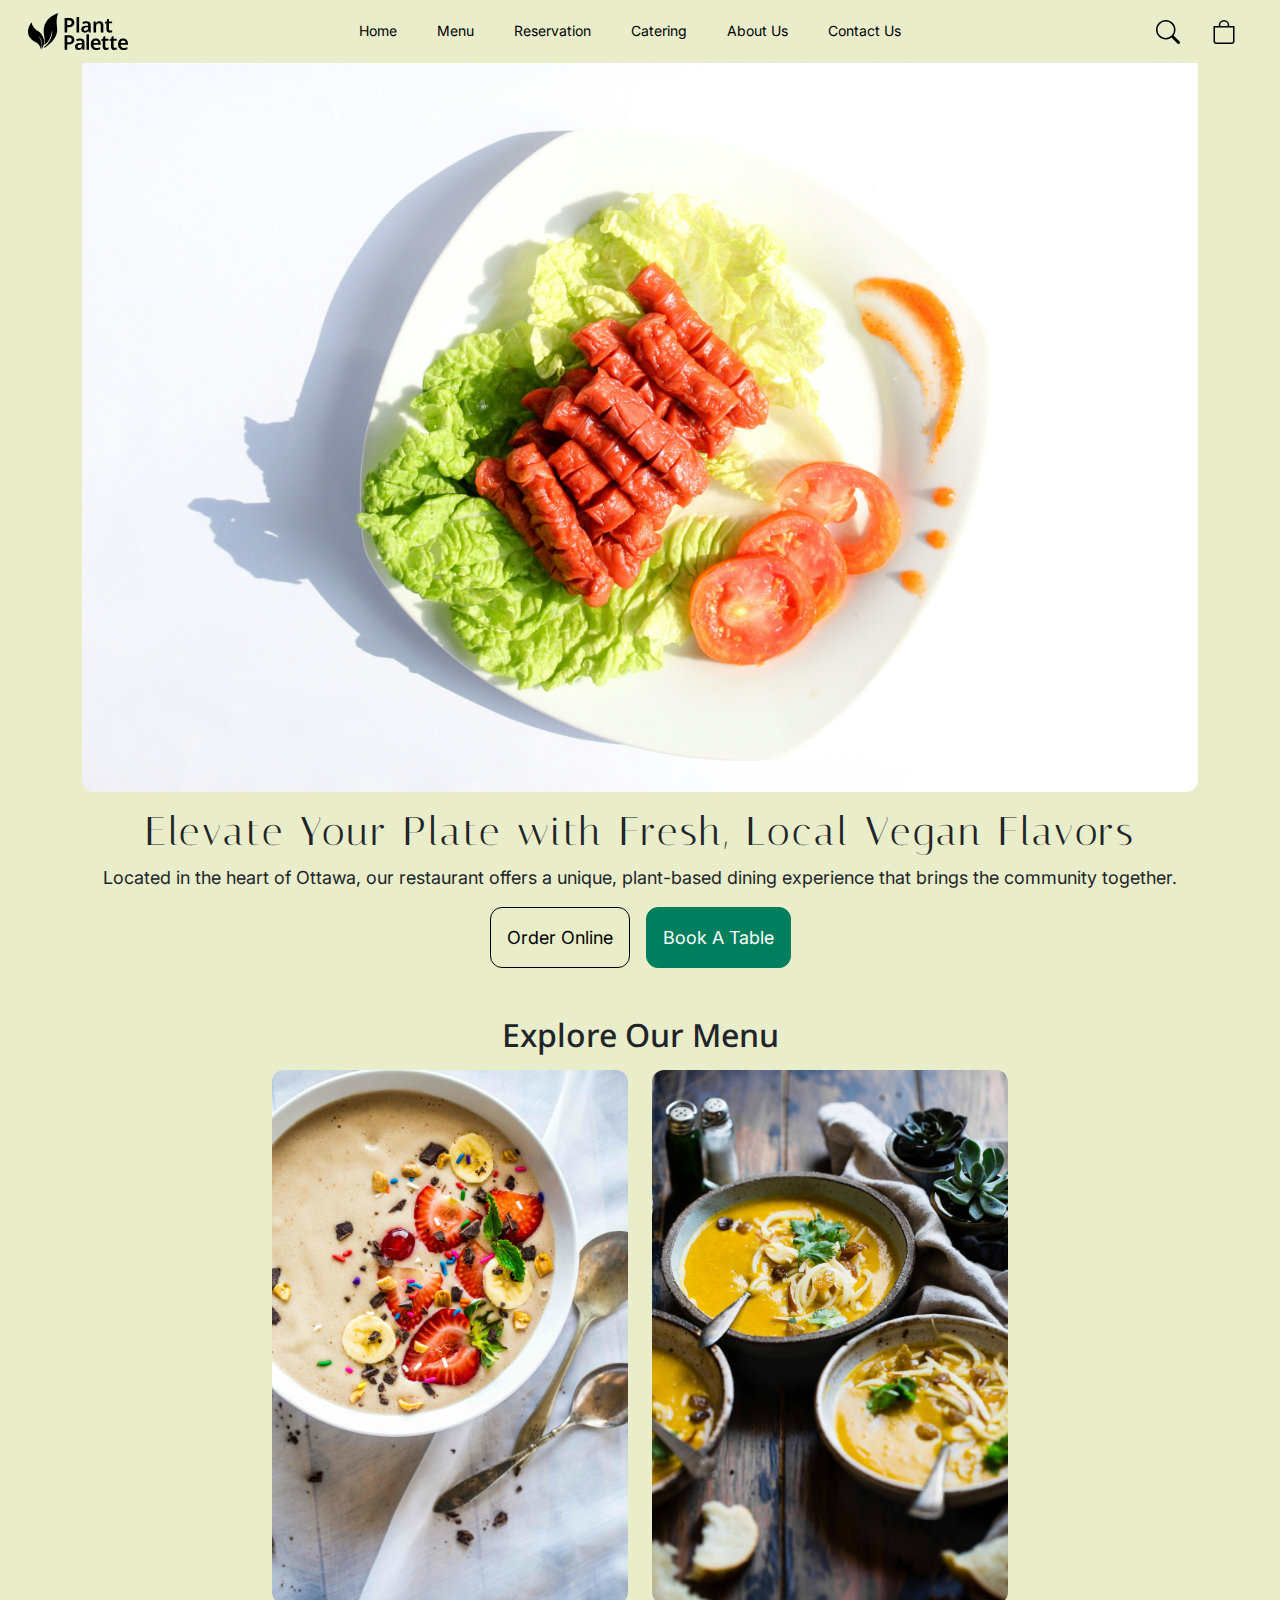
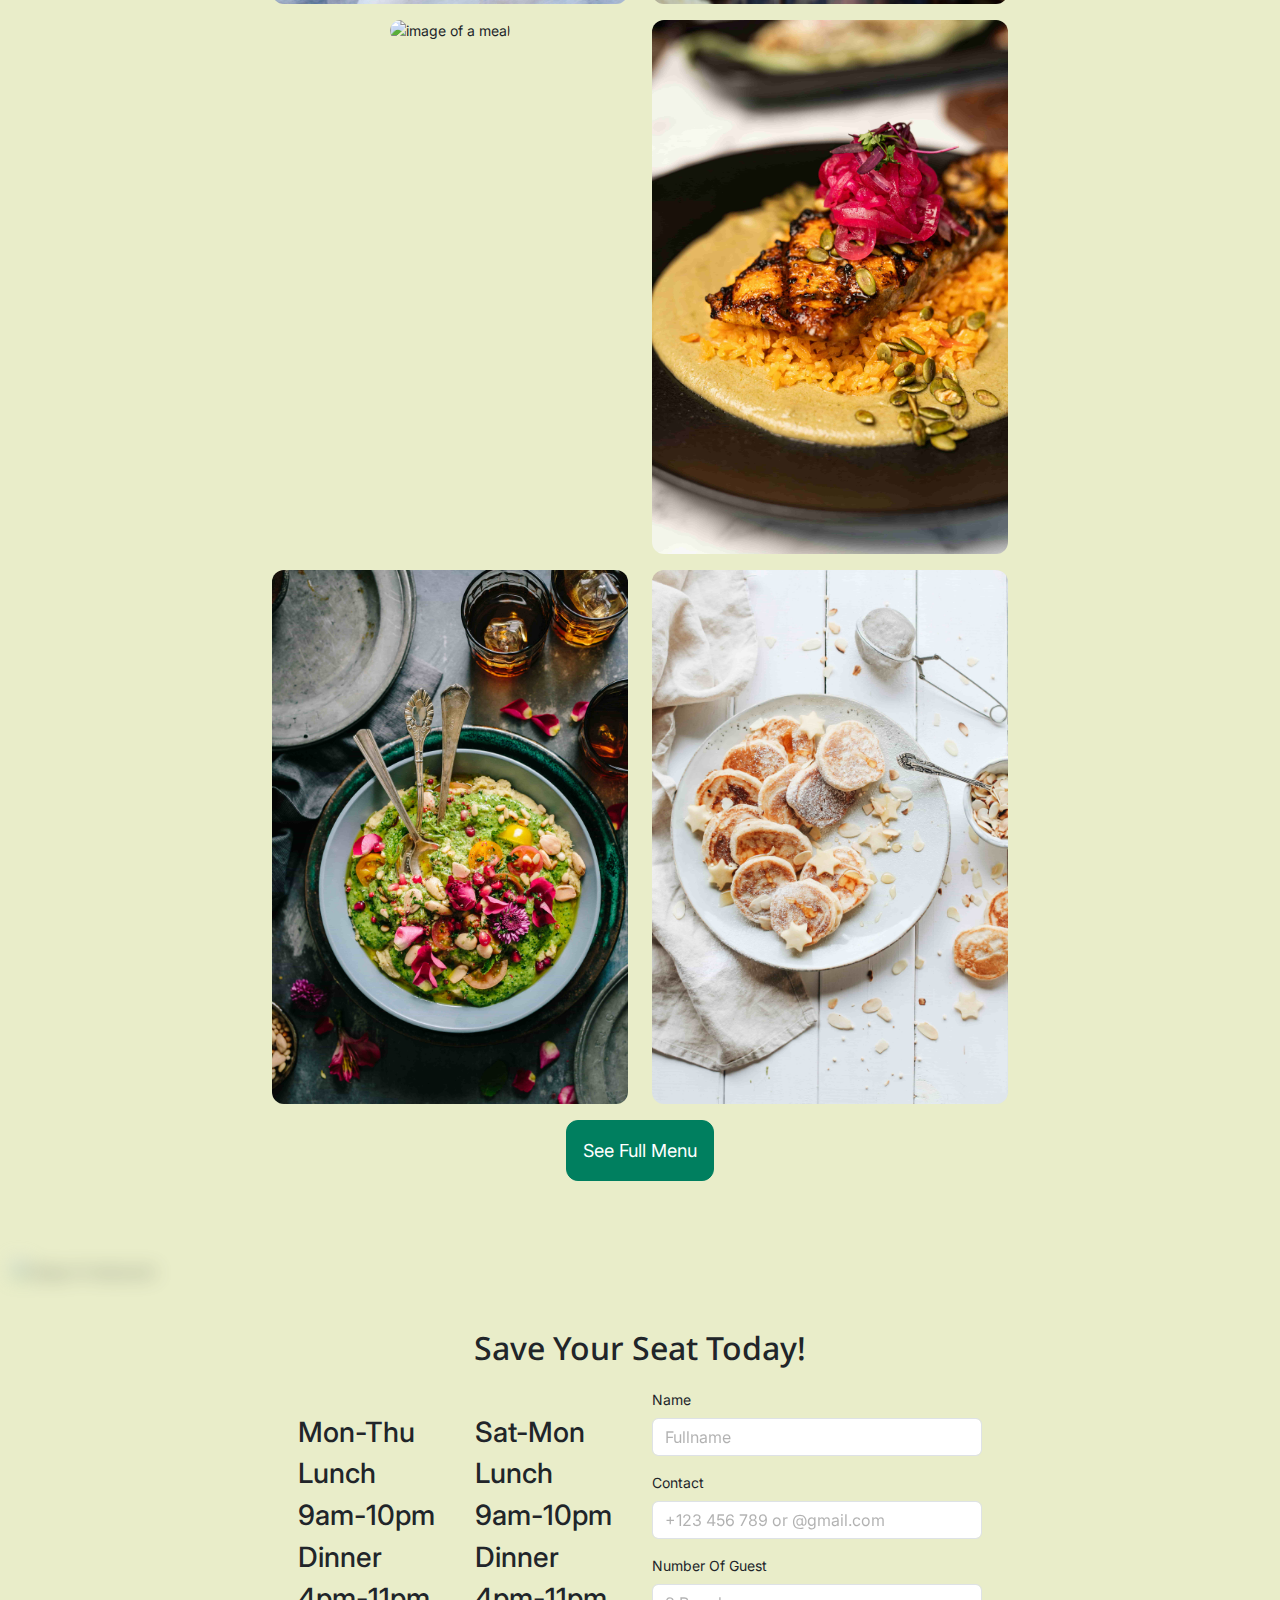
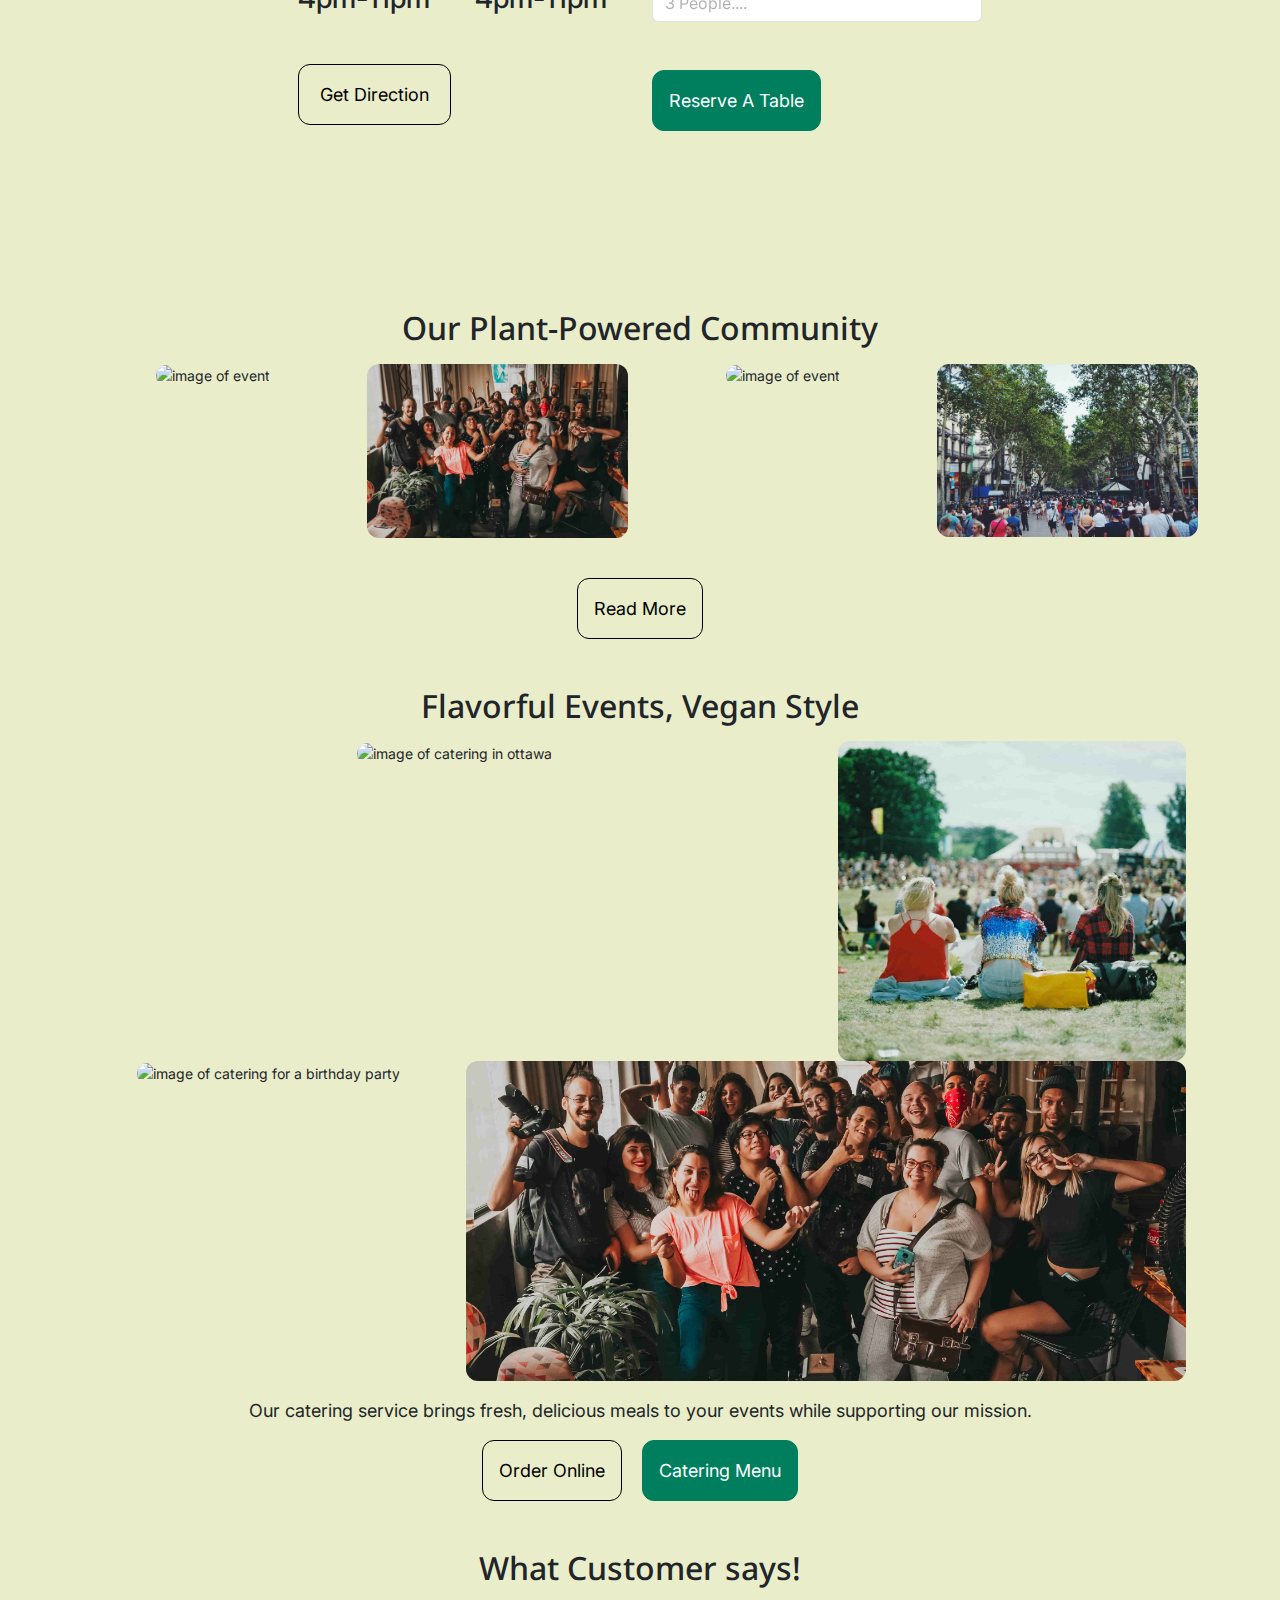
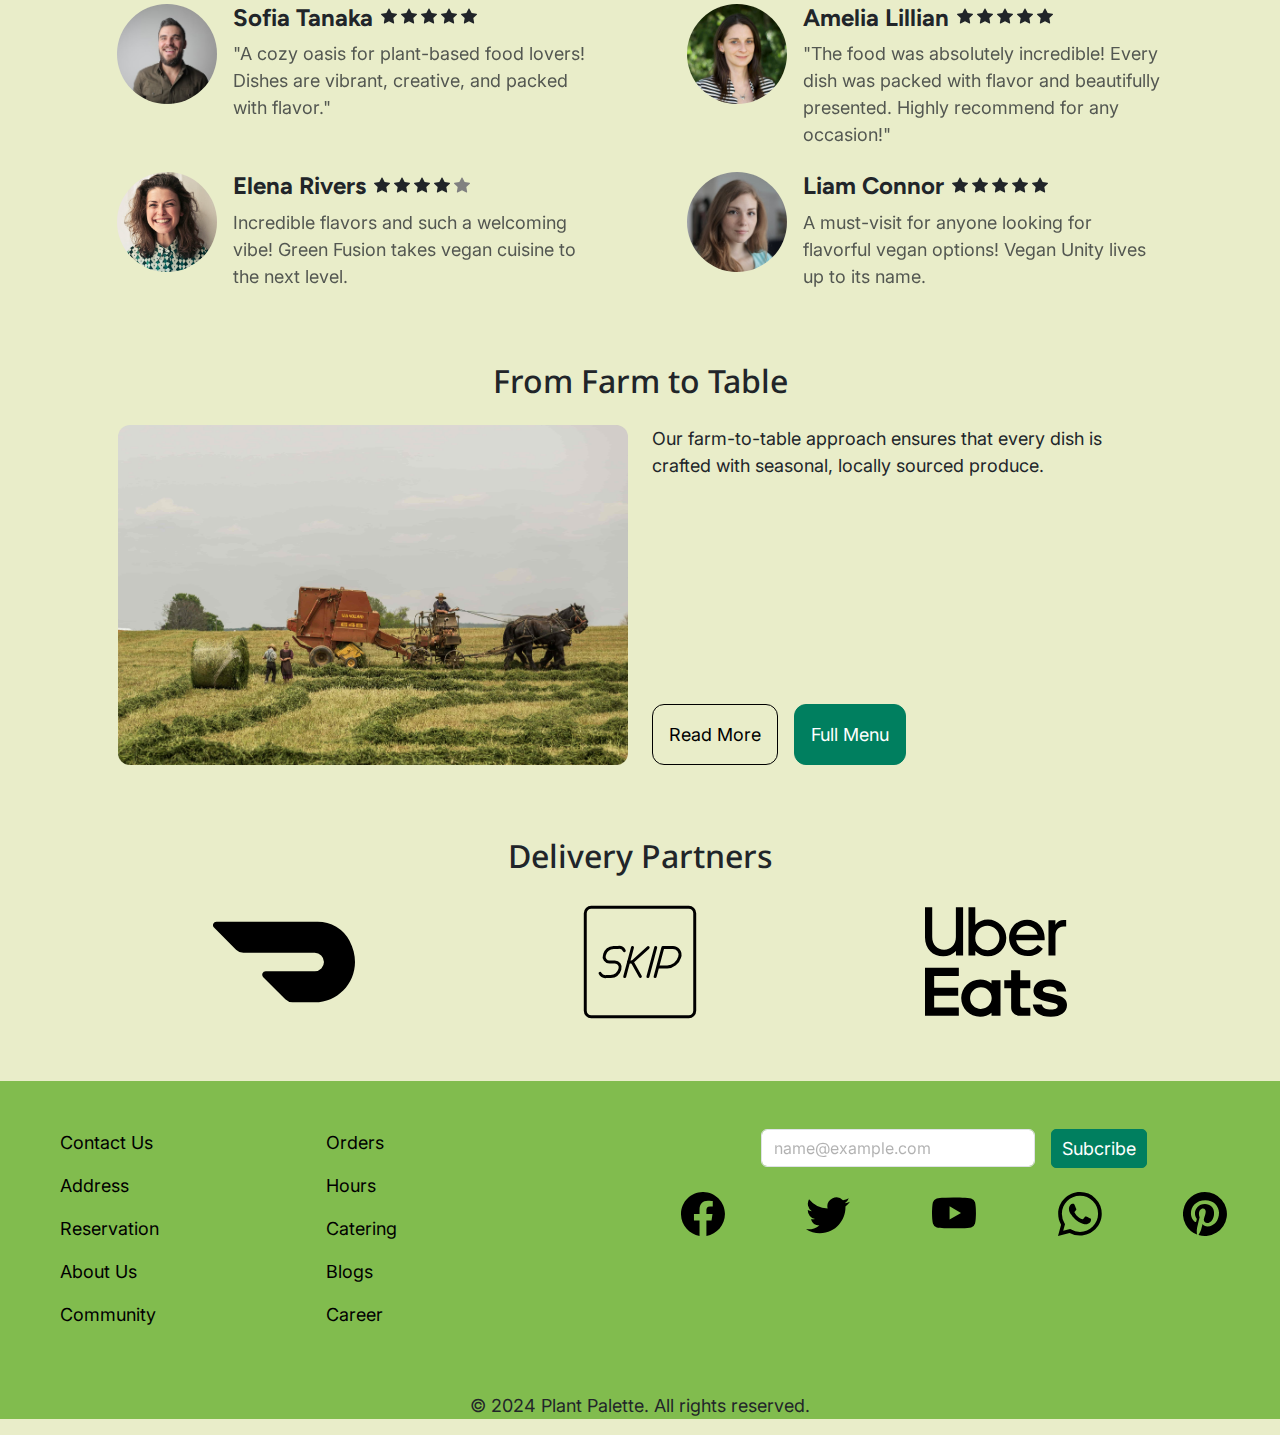
==== index.html @ 9b269f81 "home.html changed to index.html" ====
<!DOCTYPE html>
<html lang="en">
<head>
    <meta charset="UTF-8">
    <meta name="viewport" content="width=device-width, initial-scale=1.0">
    <title>Plant Pallette Restaurant</title>
    <link href="https://cdn.jsdelivr.net/npm/bootstrap@5.3.3/dist/css/bootstrap.min.css" rel="stylesheet" integrity="sha384-QWTKZyjpPEjISv5WaRU9OFeRpok6YctnYmDr5pNlyT2bRjXh0JMhjY6hW+ALEwIH" crossorigin="anonymous">
    <link rel="stylesheet" href="https://cdnjs.cloudflare.com/ajax/libs/animate.css/4.1.1/animate.min.css"/>
    <!-- always keep the Bootstraap link file BEFORE other files -->
    <link rel="icon" href="svg-images/icon.svg" type="image/svg+xml">
    <!-- icon link for favicon of the browser -->
    <link href="https://cdn.jsdelivr.net/npm/bootstrap-icons/font/bootstrap-icons.css" rel="stylesheet">
    <link rel="preconnect" href="https://fonts.googleapis.com">
    <link rel="preconnect" href="https://fonts.gstatic.com" crossorigin>
    <link href="https://fonts.googleapis.com/css2?family=Figtree:ital,wght@0,300..900;1,300..900&family=Inter:ital,opsz,wght@0,14..32,100..900;1,14..32,100..900&family=Italiana&family=Noto+Sans:ital,wght@0,100..900;1,100..900&display=swap" rel="stylesheet">
    <!-- font should be before css and after Bootstrap link -->
    <link rel="stylesheet" href="css/home.css">
</head>
<body>
<a href="#main-content" class="skip-link">Skip to main content</a>
<!-- skip link -->
<div class="container-xxl">
  <header>
    <div class="container-xxl">
       <nav class="navbar navbar-expand-lg mx-lg-3 fixed-top">
           <div class="container-fluid">
             <a class="navbar-brand ms-0 animate__animated animate__delay-2s animate__repeat-1" href="#"><svg id="Layer_1" xmlns="http://www.w3.org/2000/svg" width="100px" height="auto"   viewBox="0 0 520.36 192.6">
               <!-- <defs>
                 <style>
                   .cls-1 {
                     fill: #81bc4e;
                   }
             
                   .cls-2 {
                     fill: #007f5f;
                   }
                 </style>
               </defs> -->
               <g id="acdSQG">
                 <path class="cls-2" d="M157.66,0c-2.9,6-5,12.3-6.3,18.9-4.8,23.9-1.2,41,.3,64.3,2.3,33.8-20.9,64-46,83.8s-14,11-17.6,12.4-4.4-.5-6.8-.6c-.2-1,.3-1,.8-1.4,3.3-3,7.7-5.7,11.2-8.8,20.6-19,34.1-48.1,32.9-76.4,0-.6.4-1.9-.5-1.7-5.1,28.2-15.5,59.9-41.4,75.4,1.9-8.1,2.9-16.4,2.5-24.7-1.2-24.8-8.8-41-3.3-67.6C91.36,35.4,122.66,12,157.66,0Z"/>
                 <path class="cls-1" d="M18.36,48.9c2.6,13.8,10.8,27.7,21.5,36.7s13.6,8.5,19.7,13.7c14.5,12.4,25.8,34.8,24.7,54.2-.8,13.8-7.8,24.6-13.5,36.7-.9.1-.4-1.1-.4-1.6.6-4.8,2.2-9.8,2.8-14.7,2.1-18.4-3.3-38.5-16.7-51.6-.4,0-.3.5-.2.7.6,1.5,3.5,5,4.6,6.9,10.1,18.1,14.6,38.3,6.7,58.2-1.9-4.7-3.1-9.5-5.4-14.1-11.5-22.4-30.8-21.7-46-38.3C-6.14,111.5-3.64,81.9,13.16,55.5c1.1-1.7,2.6-4.3,3.8-5.7s.5-1,1.4-.8v-.1Z"/>
               </g>
               <path d="M213.06,25.9c9.8,0,16.9,2,21.4,6.1,4.5,4.1,6.7,9.7,6.7,17s-.9,8.3-2.8,12.1c-1.8,3.7-4.9,6.8-9.3,9.1s-10.2,3.5-17.6,3.5h-7.5v27.8h-13.5V25.9h22.6ZM212.16,37.1h-8.1v25.3h6.1c5.5,0,9.7-1,12.7-3s4.5-5.3,4.5-9.9-1.2-7.3-3.7-9.3-6.3-3.1-11.5-3.1Z"/>
               <path d="M265.96,101.4h-13.3V21h13.3v80.4Z"/>
               <path d="M303.66,43c7.4,0,13,1.6,16.9,4.9,3.8,3.2,5.8,8.3,5.8,15v38.5h-9.4l-2.6-7.9h-.4c-2.5,3.1-5.1,5.4-7.8,6.8-2.8,1.4-6.5,2.2-11.2,2.2s-9.4-1.4-12.8-4.3-5.1-7.4-5.1-13.4,2.2-10.4,6.5-13.3c4.3-3,10.9-4.6,19.7-5l9.9-.3v-2.9c0-3.7-.9-6.3-2.6-7.8-1.8-1.6-4.2-2.3-7.4-2.3s-5.7.4-8.3,1.2c-2.6.8-5.3,1.8-7.9,3l-4.2-9.3c2.8-1.5,6-2.7,9.7-3.6,3.6-.9,7.4-1.4,11.4-1.4l-.2-.1ZM313.06,74.3l-7,.2c-5.9.2-9.9,1.2-12.2,3-2.3,1.8-3.4,4.2-3.4,7.2s.8,4.7,2.4,5.9c1.6,1.2,3.7,1.7,6.3,1.7,3.9,0,7.2-1.1,9.8-3.3,2.7-2.2,4-5.5,4-9.9v-4.9l.1.1Z"/>
               <path d="M371.56,43c6.4,0,11.4,1.7,15.1,5,3.6,3.3,5.4,8.7,5.4,16.1v37.3h-13.3v-34.7c0-4.3-.8-7.5-2.5-9.7s-4.4-3.2-8-3.2c-5.4,0-9,1.7-11,5.1-2,3.4-3,8.2-3,14.5v28h-13.3v-57.3h10.3l1.9,7.5h.7c1.8-3,4.4-5.1,7.6-6.5s6.6-2.1,10.2-2.1h-.1Z"/>
               <path d="M428.96,91.8c1.6,0,3.2-.2,4.8-.5,1.6-.3,3-.7,4.4-1.1v9.9c-1.4.7-3.2,1.3-5.5,1.7-2.3.4-4.6.6-7.1.6s-6.3-.5-8.9-1.6-4.7-2.9-6.3-5.6c-1.6-2.7-2.3-6.5-2.3-11.3v-29.8h-7.7v-5.8l8.5-4.7,4.2-12.2h8.4v12.6h16.3v10h-16.3v29.7c0,2.7.7,4.7,2.2,6,1.4,1.3,3.3,2,5.4,2l-.1.1Z"/>
               <path d="M213.06,115.9c9.8,0,16.9,2,21.4,6.1s6.7,9.7,6.7,17-.9,8.3-2.8,12.1c-1.8,3.7-4.9,6.8-9.3,9.1s-10.2,3.5-17.6,3.5h-7.5v27.8h-13.5v-75.5h22.5l.1-.1ZM212.16,127.1h-8.1v25.3h6.1c5.5,0,9.7-1,12.7-3s4.5-5.3,4.5-9.9-1.2-7.3-3.7-9.3-6.3-3.1-11.5-3.1Z"/>
               <path d="M271.26,133c7.4,0,13,1.6,16.9,4.9,3.8,3.2,5.8,8.3,5.8,15v38.5h-9.4l-2.6-7.9h-.4c-2.5,3.1-5.1,5.4-7.8,6.8-2.8,1.4-6.5,2.2-11.2,2.2s-9.4-1.4-12.8-4.3c-3.4-2.9-5.1-7.4-5.1-13.4s2.2-10.4,6.5-13.3c4.3-3,10.9-4.6,19.7-5l9.9-.3v-2.9c0-3.7-.9-6.3-2.6-7.8-1.8-1.6-4.2-2.3-7.4-2.3s-5.7.4-8.3,1.2c-2.6.8-5.3,1.8-7.9,3l-4.2-9.3c2.8-1.5,6-2.7,9.7-3.6,3.6-.9,7.4-1.4,11.4-1.4l-.2-.1ZM280.66,164.3l-7,.2c-5.9.2-9.9,1.2-12.2,3-2.3,1.8-3.4,4.2-3.4,7.2s.8,4.7,2.4,5.9,3.7,1.7,6.3,1.7c3.9,0,7.2-1.1,9.8-3.3,2.7-2.2,4-5.5,4-9.9v-4.9l.1.1Z"/>
               <path d="M317.56,191.4h-13.3v-80.4h13.3v80.4Z"/>
               <path d="M353.36,133c7.7,0,13.8,2.3,18.2,6.9,4.5,4.6,6.7,11,6.7,19.1v6.8h-37.9c.1,5.2,1.6,9.3,4.3,12.1,2.8,2.9,6.6,4.3,11.4,4.3s7-.4,9.9-1.1c3-.7,6-1.8,9.1-3.2v10.7c-2.8,1.3-5.7,2.3-8.8,3-3,.6-6.7,1-10.9,1s-10.6-1.1-14.9-3.2c-4.3-2.2-7.7-5.4-10.1-9.7s-3.6-9.8-3.6-16.3c0-9.8,2.4-17.3,7.2-22.4,4.8-5.1,11.2-7.7,19.2-7.7l.2-.3ZM353.36,142.9c-3.6,0-6.5,1.1-8.7,3.4-2.2,2.3-3.5,5.7-3.9,10.2h24.6c0-3.9-1.1-7.2-3-9.8s-5-3.9-9-3.9v.1Z"/>
               <path d="M409.76,181.8c1.6,0,3.2-.2,4.8-.5,1.6-.3,3-.7,4.4-1.1v9.9c-1.4.7-3.2,1.3-5.5,1.7s-4.6.6-7.1.6-6.3-.5-8.9-1.6-4.7-2.9-6.3-5.6c-1.6-2.7-2.3-6.5-2.3-11.3v-29.8h-7.7v-5.8l8.5-4.7,4.2-12.2h8.4v12.6h16.3v10h-16.3v29.7c0,2.7.7,4.7,2.2,6,1.4,1.3,3.3,2,5.4,2l-.1.1Z"/>
               <path d="M452.76,181.8c1.6,0,3.2-.2,4.8-.5,1.6-.3,3-.7,4.4-1.1v9.9c-1.4.7-3.2,1.3-5.5,1.7s-4.6.6-7.1.6-6.3-.5-8.9-1.6-4.7-2.9-6.3-5.6c-1.6-2.7-2.3-6.5-2.3-11.3v-29.8h-7.7v-5.8l8.5-4.7,4.2-12.2h8.4v12.6h16.3v10h-16.3v29.7c0,2.7.7,4.7,2.2,6,1.4,1.3,3.3,2,5.4,2l-.1.1Z"/>
               <path d="M495.46,133c7.7,0,13.8,2.3,18.2,6.9,4.5,4.6,6.7,11,6.7,19.1v6.8h-37.9c.1,5.2,1.6,9.3,4.3,12.1,2.8,2.9,6.6,4.3,11.4,4.3s7-.4,9.9-1.1c3-.7,6-1.8,9.1-3.2v10.7c-2.8,1.3-5.7,2.3-8.8,3-3,.6-6.7,1-10.9,1s-10.6-1.1-14.9-3.2c-4.3-2.2-7.7-5.4-10.1-9.7s-3.6-9.8-3.6-16.3c0-9.8,2.4-17.3,7.2-22.4,4.8-5.1,11.2-7.7,19.2-7.7l.2-.3ZM495.46,142.9c-3.6,0-6.5,1.1-8.7,3.4-2.2,2.3-3.5,5.7-3.9,10.2h24.6c0-3.9-1.1-7.2-3-9.8s-5-3.9-9-3.9v.1Z"/>
             </svg>
             </a>
             <button class="navbar-toggler" type="button" data-bs-toggle="collapse" data-bs-target="#navbarNav" aria-controls="navbarNav" aria-expanded="false" aria-label="Toggle navigation">
               <span class="navbar-toggler-icon"></span>
             </button>
             <nav class="collapse navbar-collapse justify-content-center" id="navbarNav" aria-label="Main navigation">
               <ul class="navbar-nav">
                 <li class="nav-item">
                   <a class="nav-link active" aria-current="page" href="home.html">Home</a>
                 </li>
                 <li class="nav-item">
                   <a class="nav-link mx-lg-4" href="menu.html">Menu</a>
                 </li>
                 <li class="nav-item">
                   <a class="nav-link" href="#">Reservation</a>
                 </li>
                 <li class="nav-item">
                   <a class="nav-link mx-lg-4" href="#">Catering</a>
                 </li>
                 <li class="nav-item">
                   <a class="nav-link" href="#">About Us</a>
                 </li>
                 <li class="nav-item">
                   <a class="nav-link mx-lg-4" href="#">Contact Us</a>
                 </li>
               </ul>
              </nav>
             <div class="d-flex d-none d-lg-block ms-lg-0 nav-link">
               <svg class="svg" xmlns="http://www.w3.org/2000/svg" width="24" height="auto" fill="currentColor" class="bi bi-search" viewBox="0 0 16 16">
               <path d="M11.742 10.344a6.5 6.5 0 1 0-1.397 1.398h-.001q.044.06.098.115l3.85 3.85a1 1 0 0 0 1.415-1.414l-3.85-3.85a1 1 0 0 0-.115-.1zM12 6.5a5.5 5.5 0 1 1-11 0 5.5 5.5 0 0 1 11 0"/>
               </svg>
             </div>
             <div class="d-flex d-none d-lg-block ms-lg-0 nav-link">
               <svg class="svg" xmlns="http://www.w3.org/2000/svg" width="24" height="auto" fill="currentColor" class="bi bi-bag" viewBox="0 0 16 16">
                 <path d="M8 1a2.5 2.5 0 0 1 2.5 2.5V4h-5v-.5A2.5 2.5 0 0 1 8 1m3.5 3v-.5a3.5 3.5 0 1 0-7 0V4H1v10a2 2 0 0 0 2 2h10a2 2 0 0 0 2-2V4zM2 5h12v9a1 1 0 0 1-1 1H3a1 1 0 0 1-1-1z"/>
               </svg>
             </div>
           </div>
         </nav>
    </div>
   </header>
    <main id="main-content">
     <section class="hero-section mt-5">
      <div class="container-lg">
        <div class="">
          <img src="placeholder-images/hero-image.jpg" class="img-fluid" alt="image of a vegan dish">
        </div>
        <div class="container-sm mt-3">
          <h1 class="h1 text-center">
            Elevate Your Plate with Fresh, Local Vegan Flavors
          </h1>
        </div>
        <div class="container-sm mt-1">
          <p class="p text-center">
            Located in the heart of Ottawa, our restaurant offers a unique, plant-based dining experience that brings the community together.
          </p>
        </div>
        <div class="d-flex justify-content-center">
          <!-- <button type="button" class="btn btn-outline-secondary me-3">Order Online</button> -->
          <a class="btn btn-outline-secondary me-3 hidden-sm" href="#" role="button">Order Online</a>
          <!-- <button type="button" class="btn btn-primary animate__animated animate__rubberBand animate__delay-3s animate__repeat-2">Book A Table</button> -->
          <a class="btn btn-primary animate__animated animate__rubberBand animate__delay-3s animate__repeat-2" href="#" role="button">Book A Table</a>
        </div>
      </div>
     </section>
     <section class="menu">
      <div>
        <div>
          <h2 class="h2 text-center mt-5 mb-3">Explore Our Menu</h2>
        </div>
        <div class="container text-center">
          <div class="row d-flex justify-content-center">
            <div class="col-md-5 col-lg-4">
              <img class="img-fluid mb-3" src="placeholder-images/meal-1.jpg" alt="image of a dish">
            </div>
            <div class="col-md-5 col-lg-4">
              <img class="img-fluid mb-3" src="placeholder-images/meal-2.jpg" alt="image of a meal">
            </div>
          </div>
          <div class="row d-flex justify-content-center">
            <div class="col-md-5 col-lg-4">
              <img class="img-fluid mb-3" src="placeholder-images/meal-3.jpg" alt="image of a meal">
            </div>
            <div class="col-md-5 col-lg-4">
              <img class="img-fluid mb-3 d-none d-md-block" src="placeholder-images/meal-10.jpg" alt="image of a food">
            </div>
          </div>
          <div class="row d-flex justify-content-center">
            <div class="col-lg-4">
              <img class="img-fluid mb-3 d-none d-lg-block" src="placeholder-images/meal-13.jpg" alt="image of a meal">
            </div>
            <div class="col-lg-4">
              <img class="img-fluid mb-3 d-none d-lg-block" src="placeholder-images/meal-5.jpg" alt="image of a food">
            </div>
          </div>
        </div>
        <div class="d-flex justify-content-center">
          <!-- <button type="button" class="btn btn-primary mb-5 animate__animated animate__rubberBand animate__delay-4s animate__repeat-2">See Full Menu</button> -->
          <a class="btn btn-primary mb-5 animate__animated animate__rubberBand animate__delay-4s animate__repeat-2" href="menu.html" role="button">See Full Menu</a>
        </div>
      </div>
     </section>
      <section class="reservation">
        <div class="img-box d-flex justify-content-center">
          <img class="blurry-image-box" src="placeholder-images/reservation.jpg" alt="image of restaurant">
           <div class="box-content row text-center justify-content-center justify-content-lg-start">
             <h2 class="h2 mb-5">Save Your Seat Today!</h2>
             <div class="col-sm-5 col-lg-3 text-md-end text-lg-start">
               <p class="h3">Mon-Thu</p>
               <p class="h3">Lunch</p>
               <p class="h3">9am-10pm</p>
               <p class="h3">Dinner</p>
               <p class="h3">4pm-11pm</p>
               <!-- <button type="button" class="btn btn-outline-secondary mt-5 d-none d-lg-block">Get Direction</button> -->
               <a class="btn btn-outline-secondary mt-5 d-none d-lg-block" href="https://maps.app.goo.gl/LtNNutn4tWwTSS5BA" role="button">Get Direction</a>
             </div>
             <div class="col-sm-5 col-lg-3 text-md-start text-lg-start">
               <p class="h3">Sat-Mon</p>
               <p class="h3">Lunch</p>
               <p class="h3">9am-10pm</p>
               <p class="h3">Dinner</p>
               <p class="h3">4pm-11pm</p>
             </div>
             <div class="form d-none d-lg-block col-lg-6">
              <div class="mb-3 col text-start">
                <label for="exampleFormControlInput1" class="form-label">Name</label>
                <input type="email" class="form-control" id="exampleFormControlInput1" placeholder="Fullname">
              </div>
              <div class="mb-3 col text-start">
                <label for="exampleFormControlInput1" class="form-label">Contact</label>
                <input type="email" class="form-control" id="exampleFormControlInput1" placeholder="+123 456 789 or @gmail.com">
              </div>
              <div class="mb-3 col text-start">
                <label for="exampleFormControlInput1" class="form-label">Number Of Guest</label>
                <input type="email" class="form-control" id="exampleFormControlInput1" placeholder="3 People....">
              </div>
              <div class="text-lg-start mt-5">
                <button type="button" class="btn btn-primary mb-0">Reserve A Table</button>
              </div>
             </div>
             <div class="mt-5">
               <!-- <button type="button" class="btn btn-outline-secondary me-3 d-none d-md-block d-lg-none">Get Direction</button> -->
               <a class="btn btn-outline-secondary me-3 d-lg-none hidden-sm" href="https://maps.app.goo.gl/LtNNutn4tWwTSS5BA" role="button">Get Direction</a>
               <!-- <button type="button" class="btn btn-primary d-lg-none">Reserve A Table</button> -->
               <a class="btn btn-primary d-lg-none" href="https://maps.app.goo.gl/LtNNutn4tWwTSS5BA" role="button">Reserve A Table</a>
             </div>
         </div>
        </div>
      </section>
    </main>
    <section class="community">
      <div class="mt-5">
        <div class="text-center mb-3 mt-5">
          <h2 class="h2">Our Plant-Powered Community</h2>
        </div>
        <!-- carosal will only show on mobile (d-md-none) -->
        <div id="carouselExampleIndicators" class="carousel slide d-md-none d-lg-none">
          <div class="carousel-indicators">
            <button type="button" data-bs-target="#carouselExampleIndicators" data-bs-slide-to="0" class="active" aria-current="true" aria-label="Slide 1"></button>
            <button type="button" data-bs-target="#carouselExampleIndicators" data-bs-slide-to="1" aria-label="Slide 2"></button>
            <button type="button" data-bs-target="#carouselExampleIndicators" data-bs-slide-to="2" aria-label="Slide 3"></button>
          </div>
          <div class="carousel-inner">
            <div class="carousel-item active">
              <img src="placeholder-images/community-4.jpg" class="d-block round-img  w-100" alt="image of event">
            </div>
            <div class="carousel-item">
              <img src="placeholder-images/community-2.jpg" class="d-block round-img  w-100" alt="a group of people">
            </div>
            <div class="carousel-item">
              <img src="placeholder-images/community-3.jpg" class="d-block round-img  w-100" alt="a group of people">
            </div>
          </div>
          <button class="carousel-control-prev" type="button" data-bs-target="#carouselExampleIndicators" data-bs-slide="prev">
            <span class="carousel-control-prev-icon" aria-hidden="true"></span>
            <span class="visually-hidden">Previous</span>
          </button>
          <button class="carousel-control-next" type="button" data-bs-target="#carouselExampleIndicators" data-bs-slide="next">
            <span class="carousel-control-next-icon" aria-hidden="true"></span>
            <span class="visually-hidden">Next</span>
          </button>
        </div>
        <!-- carosal ends here for mobile-->
        <div class="container text-center d-none d-md-block">
          <div class="row align-items-start">
            <div class="col">
              <img class="c-img-box col-lg-4 round-img " src="placeholder-images/community-4.jpg" alt="image of event">
            </div>
            <div class="col">
              <img class="c-img-box col-lg-4 round-img " src="placeholder-images/community-2.jpg" alt="image of event">
            </div>
            <div class="col">
              <img class="c-img-box col-lg-4 round-img " src="placeholder-images/community-3.jpg" alt="image of event">
            </div>
            <div class="col d-none d-lg-block">
              <img class="c-img-box col-lg-4 round-img " src="placeholder-images/community-5.jpg" alt="image of event">
            </div>
          </div>
        </div>
        <!-- this second carosal is for tablet and desktop, It will only appear when screen size is midium and large -->
        <div class="text-center mt-4">
          <!-- <button type="button" class="btn btn-outline-secondary mt-3">Read More</button> -->
          <a class="btn btn-outline-secondary mt-3" href="#" role="button">Read More</a>
        </div>
      </div>
    </section>
    <section class="catering" aria-labelledby="catering-service">
      <div class="text-center container mt-5" id="catering-service">
        <div class="mb-3">
          <h2 class="h2">Flavorful Events, Vegan Style</h2>
        </div>
        <div class="container">
          <div class="row">
            <div class="box col-lg-8 col-md-4 mb-4">
              <img class="c-img-box round-img" src="placeholder-images/catering-1.jpg" alt="image of catering in ottawa">
            </div>
            <div class="box col-lg-4 col-md-4 d-none d-md-block d-lg-block">
              <img class="c-img-box round-img" src="placeholder-images/catering-2.jpg" alt="image of catering for a wedding">
            </div>
            <div class="box col-lg-4 col-md-4 d-none d-md-block d-lg-block">
              <img class="c-img-box round-img" src="placeholder-images/community-3.jpg" alt="image of catering for a birthday party">
            </div>
            <div class="box col-lg-8 d-none d-lg-block">
              <img class="c-img-box round-img" src="placeholder-images/community-2.jpg" alt="image of catering for local community">
            </div>
          </div>
        </div>
        <div class="text-center mt-lg-3">
          <p class="p ">Our catering service brings fresh, delicious meals to your events while supporting our mission.</p>
        </div>
        <div>
          <!-- <button type="button" class="btn btn-outline-secondary me-3">Order Online</button> -->
          <a class="btn btn-outline-secondary me-3 hidden-sm" href="#" role="button">Order Online</a>
          <!-- <button type="button" class="btn btn-primary">Catering Menu</button> -->
          <a class="btn btn-primary" href="#" role="button">Catering Menu</a>
        </div>
      </div>
    </section>
    <section class="testimonial" aria-labelledby="testimonial">
      <div class="mt-5" id="testimonial">
        <div class="mb-3">
          <h2 class="h2 text-center">What Customer says!</h2>
        </div>
        <div class="container">
          <div class="row justify-content-around">
            <div class="t-box d-flex col-md-5 col-lg-6 mb-2">
              <!-- testimonial-1 -->
              <div class="img">
                <img class="object-fit-cover" src="placeholder-images/testimonial-1 (2).jpg" alt="picture of a women">
              </div>
              <div class="ms-3">
                <div class="d-flex">
                  <h3 class="h4 me-2"><b>Sofia Tanaka</b></h3>
                  <div class="d-flex">
                    <div class="align-bottom">
                      <svg xmlns="http://www.w3.org/2000/svg" width="16" height="16" fill="currentColor" class="bi bi-star-fill" viewBox="0 0 16 16">
                        <path d="M3.612 15.443c-.386.198-.824-.149-.746-.592l.83-4.73L.173 6.765c-.329-.314-.158-.888.283-.95l4.898-.696L7.538.792c.197-.39.73-.39.927 0l2.184 4.327 4.898.696c.441.062.612.636.282.95l-3.522 3.356.83 4.73c.078.443-.36.79-.746.592L8 13.187l-4.389 2.256z"/>
                      </svg>
                      <svg xmlns="http://www.w3.org/2000/svg" width="16" height="16" fill="currentColor" class="bi bi-star-fill" viewBox="0 0 16 16">
                        <path d="M3.612 15.443c-.386.198-.824-.149-.746-.592l.83-4.73L.173 6.765c-.329-.314-.158-.888.283-.95l4.898-.696L7.538.792c.197-.39.73-.39.927 0l2.184 4.327 4.898.696c.441.062.612.636.282.95l-3.522 3.356.83 4.73c.078.443-.36.79-.746.592L8 13.187l-4.389 2.256z"/>
                      </svg>
                      <svg xmlns="http://www.w3.org/2000/svg" width="16" height="16" fill="currentColor" class="bi bi-star-fill" viewBox="0 0 16 16">
                        <path d="M3.612 15.443c-.386.198-.824-.149-.746-.592l.83-4.73L.173 6.765c-.329-.314-.158-.888.283-.95l4.898-.696L7.538.792c.197-.39.73-.39.927 0l2.184 4.327 4.898.696c.441.062.612.636.282.95l-3.522 3.356.83 4.73c.078.443-.36.79-.746.592L8 13.187l-4.389 2.256z"/>
                      </svg>
                      <svg xmlns="http://www.w3.org/2000/svg" width="16" height="16" fill="currentColor" class="bi bi-star-fill" viewBox="0 0 16 16">
                        <path d="M3.612 15.443c-.386.198-.824-.149-.746-.592l.83-4.73L.173 6.765c-.329-.314-.158-.888.283-.95l4.898-.696L7.538.792c.197-.39.73-.39.927 0l2.184 4.327 4.898.696c.441.062.612.636.282.95l-3.522 3.356.83 4.73c.078.443-.36.79-.746.592L8 13.187l-4.389 2.256z"/>
                      </svg>
                      <svg xmlns="http://www.w3.org/2000/svg" width="16" height="16" fill="currentColor" class="bi bi-star-fill" viewBox="0 0 16 16">
                        <path d="M3.612 15.443c-.386.198-.824-.149-.746-.592l.83-4.73L.173 6.765c-.329-.314-.158-.888.283-.95l4.898-.696L7.538.792c.197-.39.73-.39.927 0l2.184 4.327 4.898.696c.441.062.612.636.282.95l-3.522 3.356.83 4.73c.078.443-.36.79-.746.592L8 13.187l-4.389 2.256z"/>
                      </svg>
                    </div>
                  </div>
                </div>
                <div><p class="opacity-75">"A cozy oasis for plant-based food lovers! Dishes are vibrant, creative, and packed with flavor."</p></div>
              </div>
            </div>
            <div class="t-box d-flex col-md-5 col-lg-6 mb-2">
              <!-- testimonial-2 -->
              <div class="img">
                <img class="object-fit-cover" src="placeholder-images/testimonial-2.jpg" alt="picture of a women">
              </div>
              <div class="ms-3">
                <div class="d-flex">
                  <h3 class="h4 me-2"><b>Amelia Lillian</b></h3>
                  <div class="d-flex">
                    <div class="align-bottom">
                      <svg xmlns="http://www.w3.org/2000/svg" width="16" height="16" fill="currentColor" class="bi bi-star-fill" viewBox="0 0 16 16">
                        <path d="M3.612 15.443c-.386.198-.824-.149-.746-.592l.83-4.73L.173 6.765c-.329-.314-.158-.888.283-.95l4.898-.696L7.538.792c.197-.39.73-.39.927 0l2.184 4.327 4.898.696c.441.062.612.636.282.95l-3.522 3.356.83 4.73c.078.443-.36.79-.746.592L8 13.187l-4.389 2.256z"/>
                      </svg>
                      <svg xmlns="http://www.w3.org/2000/svg" width="16" height="16" fill="currentColor" class="bi bi-star-fill" viewBox="0 0 16 16">
                        <path d="M3.612 15.443c-.386.198-.824-.149-.746-.592l.83-4.73L.173 6.765c-.329-.314-.158-.888.283-.95l4.898-.696L7.538.792c.197-.39.73-.39.927 0l2.184 4.327 4.898.696c.441.062.612.636.282.95l-3.522 3.356.83 4.73c.078.443-.36.79-.746.592L8 13.187l-4.389 2.256z"/>
                      </svg>
                      <svg xmlns="http://www.w3.org/2000/svg" width="16" height="16" fill="currentColor" class="bi bi-star-fill" viewBox="0 0 16 16">
                        <path d="M3.612 15.443c-.386.198-.824-.149-.746-.592l.83-4.73L.173 6.765c-.329-.314-.158-.888.283-.95l4.898-.696L7.538.792c.197-.39.73-.39.927 0l2.184 4.327 4.898.696c.441.062.612.636.282.95l-3.522 3.356.83 4.73c.078.443-.36.79-.746.592L8 13.187l-4.389 2.256z"/>
                      </svg>
                      <svg xmlns="http://www.w3.org/2000/svg" width="16" height="16" fill="currentColor" class="bi bi-star-fill" viewBox="0 0 16 16">
                        <path d="M3.612 15.443c-.386.198-.824-.149-.746-.592l.83-4.73L.173 6.765c-.329-.314-.158-.888.283-.95l4.898-.696L7.538.792c.197-.39.73-.39.927 0l2.184 4.327 4.898.696c.441.062.612.636.282.95l-3.522 3.356.83 4.73c.078.443-.36.79-.746.592L8 13.187l-4.389 2.256z"/>
                      </svg>
                      <svg xmlns="http://www.w3.org/2000/svg" width="16" height="16" fill="currentColor" class="bi bi-star-fill" viewBox="0 0 16 16">
                        <path d="M3.612 15.443c-.386.198-.824-.149-.746-.592l.83-4.73L.173 6.765c-.329-.314-.158-.888.283-.95l4.898-.696L7.538.792c.197-.39.73-.39.927 0l2.184 4.327 4.898.696c.441.062.612.636.282.95l-3.522 3.356.83 4.73c.078.443-.36.79-.746.592L8 13.187l-4.389 2.256z"/>
                      </svg>
                    </div>
                  </div>
                </div>
                <div><p class="opacity-75">"The food was absolutely incredible! Every dish was packed with flavor and beautifully presented. Highly recommend for any occasion!"</p></div>
              </div>
            </div>
            <div class="t-box d-flex col-md-5 col-lg-6 mb-2">
              <!-- testimonial-3 -->
              <div class="img">
                <img class="object-fit-cover" src="placeholder-images/testimonial-4.jpg" alt="picture of a women">
              </div>
              <div class="ms-3">
                <div class="d-flex">
                  <h3 class="h4 me-2"><b>Elena Rivers</b></h3>
                  <div class="d-flex">
                    <div class="align-bottom">
                      <svg xmlns="http://www.w3.org/2000/svg" width="16" height="16" fill="currentColor" class="bi bi-star-fill" viewBox="0 0 16 16">
                        <path d="M3.612 15.443c-.386.198-.824-.149-.746-.592l.83-4.73L.173 6.765c-.329-.314-.158-.888.283-.95l4.898-.696L7.538.792c.197-.39.73-.39.927 0l2.184 4.327 4.898.696c.441.062.612.636.282.95l-3.522 3.356.83 4.73c.078.443-.36.79-.746.592L8 13.187l-4.389 2.256z"/>
                      </svg>
                      <svg xmlns="http://www.w3.org/2000/svg" width="16" height="16" fill="currentColor" class="bi bi-star-fill" viewBox="0 0 16 16">
                        <path d="M3.612 15.443c-.386.198-.824-.149-.746-.592l.83-4.73L.173 6.765c-.329-.314-.158-.888.283-.95l4.898-.696L7.538.792c.197-.39.73-.39.927 0l2.184 4.327 4.898.696c.441.062.612.636.282.95l-3.522 3.356.83 4.73c.078.443-.36.79-.746.592L8 13.187l-4.389 2.256z"/>
                      </svg>
                      <svg xmlns="http://www.w3.org/2000/svg" width="16" height="16" fill="currentColor" class="bi bi-star-fill" viewBox="0 0 16 16">
                        <path d="M3.612 15.443c-.386.198-.824-.149-.746-.592l.83-4.73L.173 6.765c-.329-.314-.158-.888.283-.95l4.898-.696L7.538.792c.197-.39.73-.39.927 0l2.184 4.327 4.898.696c.441.062.612.636.282.95l-3.522 3.356.83 4.73c.078.443-.36.79-.746.592L8 13.187l-4.389 2.256z"/>
                      </svg>
                      <svg xmlns="http://www.w3.org/2000/svg" width="16" height="16" fill="currentColor" class="bi bi-star-fill" viewBox="0 0 16 16">
                        <path d="M3.612 15.443c-.386.198-.824-.149-.746-.592l.83-4.73L.173 6.765c-.329-.314-.158-.888.283-.95l4.898-.696L7.538.792c.197-.39.73-.39.927 0l2.184 4.327 4.898.696c.441.062.612.636.282.95l-3.522 3.356.83 4.73c.078.443-.36.79-.746.592L8 13.187l-4.389 2.256z"/>
                      </svg>
                      <svg xmlns="http://www.w3.org/2000/svg" width="16" height="16" fill="grey" class="bi bi-star-fill" viewBox="0 0 16 16">
                        <path d="M3.612 15.443c-.386.198-.824-.149-.746-.592l.83-4.73L.173 6.765c-.329-.314-.158-.888.283-.95l4.898-.696L7.538.792c.197-.39.73-.39.927 0l2.184 4.327 4.898.696c.441.062.612.636.282.95l-3.522 3.356.83 4.73c.078.443-.36.79-.746.592L8 13.187l-4.389 2.256z"/>
                      </svg>
                    </div>
                  </div>
                </div>
                <div><p class="opacity-75">Incredible flavors and such a welcoming vibe! Green Fusion takes vegan cuisine to the next level.</p></div>
              </div>
            </div>
            <div class="t-box d-flex col-md-5 col-6">
              <!-- testimonial-4 -->
              <div class="img">
                <img class="object-fit-cover" src="placeholder-images/testimonial-5.jpg" alt="picture of a women">
              </div>
              <div class="ms-3">
                <div class="d-flex">
                  <h3 class="h4 me-2"><b>Liam Connor</b></h3>
                  <div class="d-flex">
                    <div class="align-bottom">
                      <svg xmlns="http://www.w3.org/2000/svg" width="16" height="16" fill="currentColor" class="bi bi-star-fill" viewBox="0 0 16 16">
                        <path d="M3.612 15.443c-.386.198-.824-.149-.746-.592l.83-4.73L.173 6.765c-.329-.314-.158-.888.283-.95l4.898-.696L7.538.792c.197-.39.73-.39.927 0l2.184 4.327 4.898.696c.441.062.612.636.282.95l-3.522 3.356.83 4.73c.078.443-.36.79-.746.592L8 13.187l-4.389 2.256z"/>
                      </svg>
                      <svg xmlns="http://www.w3.org/2000/svg" width="16" height="16" fill="currentColor" class="bi bi-star-fill" viewBox="0 0 16 16">
                        <path d="M3.612 15.443c-.386.198-.824-.149-.746-.592l.83-4.73L.173 6.765c-.329-.314-.158-.888.283-.95l4.898-.696L7.538.792c.197-.39.73-.39.927 0l2.184 4.327 4.898.696c.441.062.612.636.282.95l-3.522 3.356.83 4.73c.078.443-.36.79-.746.592L8 13.187l-4.389 2.256z"/>
                      </svg>
                      <svg xmlns="http://www.w3.org/2000/svg" width="16" height="16" fill="currentColor" class="bi bi-star-fill" viewBox="0 0 16 16">
                        <path d="M3.612 15.443c-.386.198-.824-.149-.746-.592l.83-4.73L.173 6.765c-.329-.314-.158-.888.283-.95l4.898-.696L7.538.792c.197-.39.73-.39.927 0l2.184 4.327 4.898.696c.441.062.612.636.282.95l-3.522 3.356.83 4.73c.078.443-.36.79-.746.592L8 13.187l-4.389 2.256z"/>
                      </svg>
                      <svg xmlns="http://www.w3.org/2000/svg" width="16" height="16" fill="currentColor" class="bi bi-star-fill" viewBox="0 0 16 16">
                        <path d="M3.612 15.443c-.386.198-.824-.149-.746-.592l.83-4.73L.173 6.765c-.329-.314-.158-.888.283-.95l4.898-.696L7.538.792c.197-.39.73-.39.927 0l2.184 4.327 4.898.696c.441.062.612.636.282.95l-3.522 3.356.83 4.73c.078.443-.36.79-.746.592L8 13.187l-4.389 2.256z"/>
                      </svg>
                      <svg xmlns="http://www.w3.org/2000/svg" width="16" height="16" fill="currentColor" class="bi bi-star-fill" viewBox="0 0 16 16">
                        <path d="M3.612 15.443c-.386.198-.824-.149-.746-.592l.83-4.73L.173 6.765c-.329-.314-.158-.888.283-.95l4.898-.696L7.538.792c.197-.39.73-.39.927 0l2.184 4.327 4.898.696c.441.062.612.636.282.95l-3.522 3.356.83 4.73c.078.443-.36.79-.746.592L8 13.187l-4.389 2.256z"/>
                      </svg>
                    </div>
                  </div>
                </div>
                <div><p class="opacity-75">A must-visit for anyone looking for flavorful vegan options! Vegan Unity lives up to its name.</p></div>
              </div>
            </div>
          </div>
        </div>
      </div>
    </section>
    <section class="farm-to-table" aria-labelledby="ingradiant-sourching">
      <div class="container d-flex justify-content-center" id="ingradiant-sourching">
        <!-- farm-to-table section -->
        <div class="container mt-5 row justify-content-center">
          <div class="text-center row col-xxl-6 mb-4">
            <div class="mb-3">
              <h2 class="h2">From Farm to Table</h2>
            </div>
            <div class="col-md-6">
              <img class="c-img-box round-img" src="placeholder-images/farm-to-table-min.jpg" alt="image of farming">
            </div>
            <div class="col-md-6 text-start d-flex flex-column justify-content-between">
              <div class="d-none d-md-block">
                <p class="p p-f-t ">Our farm-to-table approach ensures that every dish is crafted with seasonal, locally sourced produce.</p>
              </div>
              <div class="d-flex justify-content-center justify-content-lg-start mt-4">
                <!-- <button type="button" class="btn btn-outline-secondary me-3">Read More</button> -->
                <a class="btn btn-outline-secondary me-3 hidden-sm" href="#" role="button">Read More</a>
                <!-- <button type="button" class="btn btn-primary">Full Menu</button> -->
                <a class="btn btn-primary" href="menu.html" role="button">Full Menu</a>
              </div>
            </div>
          </div>
          <div class="container mt-sm-5 mt-md-5 mt-xxl-0 col-xxl-6" aria-label="Delivery Partners">
            <div class="mb-3">
              <h2 class="h2 text-center">Delivery Partners</h2>
            </div>
            <div class="d-flex justify-content-around">
              <div class="d-flex text-center" aria-label="Order with DoorDash">
                <a href="#"><img class="delivery-logos" src="svg-images/doordash-svgrepo-com.svg" alt="DoorDash delivery service logo"></a>
              </div>
              <div class="d-flex text-center" aria-label="Order with SkipTheDishes">
                <a href="#"><img class="delivery-logos" src="svg-images/skipthedishes-svgrepo-com.svg" alt="skip the dishes deliver service logo"></a>
              </div>
              <div class="d-flex text-center" aria-label="Order with UberEats">
                <a href="#"><img class="delivery-logos" src="svg-images/ubereats-svgrepo-com.svg" alt="uber eats delivery service logo"></a>
              </div>
            </div>
          </div>
        </div>
      </div>
    </section>
</div>
<footer class="footer container-fluid mt-5">
  <div class="d-md-flex">
    <div class="d-flex col-md-6 col-lg-6 col-xxl-3" aria-labelledby="footer-navigaion">
      <div class="col-6 ps-5 mt-5 justify-content-center" id="footer-navigaion">
        <a class="nav-link p-0" href="#"><p class="p">Contact Us</p></a>
        <a class="nav-link p-0" href="#"><p class="p">Address</p></a>
        <a class="nav-link p-0" href="#"><p class="p">Reservation</p></a>
        <a class="nav-link p-0" href="#"><p class="p">About Us</p></a>
        <a class="nav-link p-0" href="#"><p class="p">Community</p></a>
      </div>
      <div class="col-6 ps-5 ps-md-0 mt-5" id="footer-navigaion">
        <a class="nav-link p-0" href="#"><p class="p">Orders</p></a>
        <a class="nav-link p-0" href="#"><p class="p">Hours</p></a>
        <a class="nav-link p-0" href="#"><p class="p">Catering</p></a>
        <a class="nav-link p-0" href="#"><p class="p">Blogs</p></a>
        <a class="nav-link p-0" href="#"><p class="p">Career</p></a>
      </div>
    </div>
    <div class="d-xxl-flex d-none d-xxl-block col-xxl-3" aria-labelledby="operation-time" >
      <div class="col-6 ps-5 mt-5 justify-content-center" id="operation-time">
        <p class="p">Mon-Thu</p>
        <p class="p">Lunch</p>
        <p class="p">9am-12pm</p>
        <p class="p">Dinner</p>
        <p class="p">4pm-11pm</p>
      </div>
      <div class="col-6 ps-5 ps-md-0 mt-5" id="operation-time">
        <p class="p">Fri-Sun</p>
        <p class="p">Lunch</p>
        <p class="p">10am-12pm</p>
        <p class="p">Dinner</p>
        <p class="p">3pm-11pm</p>
      </div>
    </div>
    <div class="col-md-6 col-lg-6 mt-5">
      <div>
        <form class="row g-3 justify-content-center" aria-label="Subscribe to our newsletter">
          <div class="col-auto">
            <label for="exampleFormControlInput1" class="visually-hidden">Email</label>
            <input type="email" class="form-control" id="exampleFormControlInput1" placeholder="name@example.com">
          </div>
          <div class="col-auto">
            <!-- <button type="submit" class="btn-f btn-footer mb-3">Subcribe</button> -->
            <a class="btn-f btn-footer mb-3" href="#" role="button">Subcribe</a>
            <!-- made a different style class for the subcription button -->
          </div>
        </form>
      </div>
      <div class="d-flex justify-content-around mt-2 mb-3">
        <div class="text-center facebook-size">
          <a class="facebook" href="https://www.facebook.com/" target="_blank" rel="noopener noreferrer" aria-label="Visit our Facebook page"><svg xmlns="http://www.w3.org/2000/svg" width="29" height="auto" fill="currentColor" class="bi bi-facebook facebook" viewBox="0 0 16 16">
            <path d="M16 8.049c0-4.446-3.582-8.05-8-8.05C3.58 0-.002 3.603-.002 8.05c0 4.017 2.926 7.347 6.75 7.951v-5.625h-2.03V8.05H6.75V6.275c0-2.017 1.195-3.131 3.022-3.131.876 0 1.791.157 1.791.157v1.98h-1.009c-.993 0-1.303.621-1.303 1.258v1.51h2.218l-.354 2.326H9.25V16c3.824-.604 6.75-3.934 6.75-7.951"/>
          </svg></a>
        </div>
        <div class="text-center twitter-size">
          <a class="twitter" href="https://x.com/?lang=en" target="_blank" rel="noopener noreferrer" aria-label="Visit our Twitter account"><svg xmlns="http://www.w3.org/2000/svg" width="29" height="auto" fill="currentColor" class="bi bi-twitter twitter" viewBox="0 0 16 16">
            <path d="M5.026 15c6.038 0 9.341-5.003 9.341-9.334q.002-.211-.006-.422A6.7 6.7 0 0 0 16 3.542a6.7 6.7 0 0 1-1.889.518 3.3 3.3 0 0 0 1.447-1.817 6.5 6.5 0 0 1-2.087.793A3.286 3.286 0 0 0 7.875 6.03a9.32 9.32 0 0 1-6.767-3.429 3.29 3.29 0 0 0 1.018 4.382A3.3 3.3 0 0 1 .64 6.575v.045a3.29 3.29 0 0 0 2.632 3.218 3.2 3.2 0 0 1-.865.115 3 3 0 0 1-.614-.057 3.28 3.28 0 0 0 3.067 2.277A6.6 6.6 0 0 1 .78 13.58a6 6 0 0 1-.78-.045A9.34 9.34 0 0 0 5.026 15"/>
          </svg></a>
        </div>
        <div class="text-center youtube-size">
          <a class="youtube" href="https://www.youtube.com/" target="_blank" rel="noopener noreferrer" aria-label="Visit our Youtube channel"><svg xmlns="http://www.w3.org/2000/svg" width="29" height="auto" fill="currentColor" class="bi bi-youtube youtube" viewBox="0 0 16 16">
            <path d="M8.051 1.999h.089c.822.003 4.987.033 6.11.335a2.01 2.01 0 0 1 1.415 1.42c.101.38.172.883.22 1.402l.01.104.022.26.008.104c.065.914.073 1.77.074 1.957v.075c-.001.194-.01 1.108-.082 2.06l-.008.105-.009.104c-.05.572-.124 1.14-.235 1.558a2.01 2.01 0 0 1-1.415 1.42c-1.16.312-5.569.334-6.18.335h-.142c-.309 0-1.587-.006-2.927-.052l-.17-.006-.087-.004-.171-.007-.171-.007c-1.11-.049-2.167-.128-2.654-.26a2.01 2.01 0 0 1-1.415-1.419c-.111-.417-.185-.986-.235-1.558L.09 9.82l-.008-.104A31 31 0 0 1 0 7.68v-.123c.002-.215.01-.958.064-1.778l.007-.103.003-.052.008-.104.022-.26.01-.104c.048-.519.119-1.023.22-1.402a2.01 2.01 0 0 1 1.415-1.42c.487-.13 1.544-.21 2.654-.26l.17-.007.172-.006.086-.003.171-.007A100 100 0 0 1 7.858 2zM6.4 5.209v4.818l4.157-2.408z"/>
          </svg></a>
        </div>
        <div class="text-center whatsapp-size">
          <a class="whatsapp" href="https://www.whatsapp.com/" target="_blank" rel="noopener noreferrer" aria-label="Visit our Whatsapp page"><svg xmlns="http://www.w3.org/2000/svg" width="29" height="auto" fill="currentColor" class="bi bi-whatsapp whatsapp" viewBox="0 0 16 16">
            <path d="M13.601 2.326A7.85 7.85 0 0 0 7.994 0C3.627 0 .068 3.558.064 7.926c0 1.399.366 2.76 1.057 3.965L0 16l4.204-1.102a7.9 7.9 0 0 0 3.79.965h.004c4.368 0 7.926-3.558 7.93-7.93A7.9 7.9 0 0 0 13.6 2.326zM7.994 14.521a6.6 6.6 0 0 1-3.356-.92l-.24-.144-2.494.654.666-2.433-.156-.251a6.56 6.56 0 0 1-1.007-3.505c0-3.626 2.957-6.584 6.591-6.584a6.56 6.56 0 0 1 4.66 1.931 6.56 6.56 0 0 1 1.928 4.66c-.004 3.639-2.961 6.592-6.592 6.592m3.615-4.934c-.197-.099-1.17-.578-1.353-.646-.182-.065-.315-.099-.445.099-.133.197-.513.646-.627.775-.114.133-.232.148-.43.05-.197-.1-.836-.308-1.592-.985-.59-.525-.985-1.175-1.103-1.372-.114-.198-.011-.304.088-.403.087-.088.197-.232.296-.346.1-.114.133-.198.198-.33.065-.134.034-.248-.015-.347-.05-.099-.445-1.076-.612-1.47-.16-.389-.323-.335-.445-.34-.114-.007-.247-.007-.38-.007a.73.73 0 0 0-.529.247c-.182.198-.691.677-.691 1.654s.71 1.916.81 2.049c.098.133 1.394 2.132 3.383 2.992.47.205.84.326 1.129.418.475.152.904.129 1.246.08.38-.058 1.171-.48 1.338-.943.164-.464.164-.86.114-.943-.049-.084-.182-.133-.38-.232"/>
          </svg></a>
        </div>
        <div class="text-center pinterest-size">
          <a class="pinterest" href="https://www.pinterest.com/" target="_blank" rel="noopener noreferrer" aria-label="Visit our Pinterest page"><svg xmlns="http://www.w3.org/2000/svg" width="29" height="auto" fill="currentColor" class="bi bi-pinterest pinterest" viewBox="0 0 16 16">
            <path d="M8 0a8 8 0 0 0-2.915 15.452c-.07-.633-.134-1.606.027-2.297.146-.625.938-3.977.938-3.977s-.239-.479-.239-1.187c0-1.113.645-1.943 1.448-1.943.682 0 1.012.512 1.012 1.127 0 .686-.437 1.712-.663 2.663-.188.796.4 1.446 1.185 1.446 1.422 0 2.515-1.5 2.515-3.664 0-1.915-1.377-3.254-3.342-3.254-2.276 0-3.612 1.707-3.612 3.471 0 .688.265 1.425.595 1.826a.24.24 0 0 1 .056.23c-.061.252-.196.796-.222.907-.035.146-.116.177-.268.107-1-.465-1.624-1.926-1.624-3.1 0-2.523 1.834-4.84 5.286-4.84 2.775 0 4.932 1.977 4.932 4.62 0 2.757-1.739 4.976-4.151 4.976-.811 0-1.573-.421-1.834-.919l-.498 1.902c-.181.695-.669 1.566-.995 2.097A8 8 0 1 0 8 0"/>
          </svg></a>
        </div>
          <!-- bring the icon from Bootstrap and give a class to the ancheer tag and same class to the SVG and change the color to black in css, then on hover effect give the brand color. -->
      </div>
    </div>
  </div>
  
  <div class="text-center mt-5">
    <p class="p">&copy; 2024 Plant Palette. All rights reserved.</p>
  </div>
</footer>


























    <!-- always keep after content and before closing bosy tag -->
    <script src="https://cdn.jsdelivr.net/npm/@popperjs/core@2.11.8/dist/umd/popper.min.js" integrity="sha384-I7E8VVD/ismYTF4hNIPjVp/Zjvgyol6VFvRkX/vR+Vc4jQkC+hVqc2pM8ODewa9r" crossorigin="anonymous"></script>
    <script src="https://cdn.jsdelivr.net/npm/bootstrap@5.0.2/dist/js/bootstrap.bundle.min.js" integrity="sha384-MrcW6ZMFYlzcLA8Nl+NtUVF0sA7MsXsP1UyJoMp4YLEuNSfAP+JcXn/tWtIaxVXM" crossorigin="anonymous"></script>
</body>
</html>
---- css/home.css ----
:root {
    --bs-primary-color: #007F5F;
    --bs-secondary-color: #81BC4E;
    --bs-tertiary-color:#E9EDC9;
    --bs-complimentary-color: #000000;
    --bs-btn-active-bg: #007F5F;
    --bs-body-mobile: 14px;
    --bs-h3-mobile: 18px;
    --bs-h2-mobile: 24px;
    --bs-h1-mobile: 32px;
    --bs-body-tablet: 18px;
    --bs-h1-tablet: 40px;
    --bs-h2-tablet: 32px;
    --bs-h3-tablet: 24px;
    --bs-body-desktop: 18px;
    --bs-h1-desktop: 48px;
    --bs-h2-desktop: 36px;
    --bs-h3-desktop: 24px;
    --bs-btn-font-desktop: 18px;
    --bs-btn-font-tablet: 18px;
    --bs-btn-font-mobile: 15px;

}

.btn {
    display: inline-block;
    font-weight: 400;
    line-height: 1.5;
    color: #212529;
    text-align: center;
    text-decoration: none;
    vertical-align: middle;
    cursor: pointer;
    -webkit-user-select: none;
    -moz-user-select: none;
    user-select: none;
    background-color: transparent;
    border: 1px solid transparent;
    padding: 1rem 1rem;
    font-size: var(--bs-btn-font-tablet);
    border-radius: .25rem;
    transition: color .15s ease-in-out,background-color .15s ease-in-out,border-color .15s ease-in-out,box-shadow .15s ease-in-out;
}



.btn-primary {
    color: #fff;
    background-color: var(--bs-primary-color);
    border-color: var(--bs-primary-color);
    border-radius: 12px;
}

.btn-primary:active {
    background-color: var(--bs-primary-color);
}


.btn-primary:hover {
    color: #ffffff;
    background-color: var(--bs-primary-color);
    border-color: var(--bs-primary-color);
    box-shadow: 3px 3px 0px var(--bs-secondary-color); 
}
.btn-outline-secondary {
    border-radius: 12px;
    color: var(--bs-complimentary-color);
    border-color: var(--bs-complimentary-color);
}

.btn-outline-secondary:hover {
    color: #ffffff;
    background-color: var(--bs-primary-color);
    border-color: var(--bs-primary-color);
    box-shadow: 3px 3px 0px var(--bs-secondary-color);
    transition: all 0.3s;
}

.btn-primary:focus {
    background-color: var(--bs-primary-color);
}

h1 {
    font-family: "Italiana", sans-serif;
    letter-spacing: 3px;
}

h2 {
    font-family: "Noto Sans", sans-serif;
}

h3 {
    font-family: "Figtree", sans-serif; 
}

body {
    font-family: "Inter", sans-serif;
    font-size: var(--bs-body-mobile);
}

body {
    background-color: var(--bs-tertiary-color);
    font-size: var(--bs-body-mobile);
}

.skip-link {
    position: absolute;
    top: -1000px;
    left: 45%;
    background: var(--bs-primary-color); /* Accessible color */
    color: white;
    padding: 10px 15px;
    text-decoration: none;
    font-size: var(--bs-body-desktop);
    border-radius: 12px;
    z-index: 1000;
    transition: top 0.7s ease;
}
  
.skip-link:focus {
    top: 80px; /* Bring it into view when focused */
    outline: 8px solid red; /* add outline for better visibility */
}

a {
    display: block;
}

a:focus-visible {
    outline: none;
    border: solid 8px red;
}

.btn:focus-visible {
    outline: none;
    border: solid 8px red;
}


nav {
    background-color: var(--bs-tertiary-color);
}

.nav-link {
    font-size: var(--bs-body-mobile);
    display: block;
    padding: .5rem 1rem;
    color: var(--bs-complimentary-color);
    text-decoration: none;
    transition: color .15s ease-in-out,background-color .15s ease-in-out,border-color .15s ease-in-out;
}

.navbar-nav .nav-item .nav-link::after {
    content: '';
    height: 3px;
    width: 0%;
    display: block;
    left: 0px;
    bottom: 0px;

}

.navbar-nav .nav-item .nav-link:hover::after {
    background-color: var(--bs-primary-color);
    width: 100%;
    transition: width 0.5s;
}

.navbar-nav .nav-item .svg, .nav-link:hover {
    color: var(--bs-primary-color);
}

.svg:hover {
    color: var(--bs-primary-color);
    cursor: pointer;
}

/* .menu-img {
    width: 100%;
    height: 400px;
    background-position: center;
} */
 .img-fluid {
    border-radius: 12px;
 }

.blurry-image-box {
    width: 100%;
    margin-top: 2rem;
    height: 600px;
    opacity: 0.7;
    /* background-color: #fff; */
    filter: blur(10px);
}

.img-box {
    position: relative;
}

.box-content {
    position: absolute;
    top: 100px;
    z-index: 10;
}

.form {
    position: absolute;
    left: 50%;
    top: 60px;
    display: flex;
}

.round-img {
    border-radius: 12px;
}

.c-img-box {
    width: 100%;
}

.c-img-box img {
    width: 100%;
    background-position: center;
}

.img img {
    width: 100px;
    height: 100px;
    border-radius: 50%;
}

.t-box {
    width: 500px;
}

.form-control::placeholder {
    color: var(--bs-complimentary-color); 
    opacity: 0.3;
}

.p-f-t {
    overflow: hidden;
    /* in the farm-to-table if text more than the box size, then text would be hidden */
}

.delivery-logos {
    width: 40%;
    height: auto;
}

.footer {
    background-color: var(--bs-secondary-color);
}

.size-change:hover {
    scale: 1.2;
    transition: all 0.5s;
}


.btn-f {
    display: inline-block;
    font-weight: 400;
    line-height: 1.5;
    color: #212529;
    text-align: center;
    text-decoration: none;
    vertical-align: middle;
    cursor: pointer;
    -webkit-user-select: none;
    -moz-user-select: none;
    user-select: none;
    background-color: transparent;
    border: 1px solid transparent;
    padding: 5px 10px;
    font-size: var(--bs-btn-font-tablet);
    border-radius: .25rem;
    transition: color .15s ease-in-out,background-color .15s ease-in-out,border-color .15s ease-in-out,box-shadow .15s ease-in-out;
}

.btn-footer {
    color: #fff;
    background-color: var(--bs-primary-color);
    border-color: var(--bs-primary-color);
    border-radius: 5px;
}

.facebook {
    color: black;
    width: 100%;
}

.facebook:hover {
    color: #316FF6;
    scale: 1.2;
    transition: all 0.3s;
}

.facebook-size {
    width: 7%;
}

.twitter {
    color: black;
    width: 100%;
}

.twitter:hover {
    color: #1DA1F2;
    scale: 1.2;
    transition: all 0.3s;
}

.twitter-size {
    width: 7%;
}

.youtube {
    color: black;
    width: 100%;
}

.youtube:hover {
    color: #FF0000;
    scale: 1.2;
    transition: all 0.3s;
}

.youtube-size {
    width: 7%;
}

.whatsapp {
    color: black;
    width: 100%;
}

.whatsapp:hover {
    color: #25D366;
    scale: 1.2;
    transition: all 0.3s;
}

.whatsapp-size {
    width: 7%;
}

.pinterest {
    color: black;
    width: 100%;
}

.pinterest:hover {
    color: #BD081C;
    scale: 1.2;
    transition: all 0.3s;
}

.pinterest-size {
    width: 7%;
}

/* logo animation  */
@keyframes cls-1 {
    0% {
      fill: var(--bs-primary-color);
    }
    100% {
      fill: var(--bs-secondary-color);
      scale: 0.9;
    }
  }
  
  @keyframes cls-2 {
    0% {
      fill: var(--bs-secondary-color);
      scale: 0.9;
    }
    100% {
      fill: var(--bs-primary-color);
    }
  }
  
  .cls-1 {
    animation: cls-1 1s infinite alternate;
  }
  
  .cls-2 {
    animation: cls-2 1s infinite alternate;
  }

  


  @media only screen and (max-width: 355px) {
    .hidden-sm {
        display: none;
    }
    /* i don't know why d-sm-none is not working so i put a media quaries to hide some buttons bolow 355px screen size, otherwise its over stacking */
  }

@media only screen and (min-width: 992px) {
    .box img {
        width: 100%;
        height: 20rem;
        object-fit: cover;
    }
}


@media only screen and (max-width: 576px) {
    p {
        font-size: var(--bs-body-mobile);
    }
    h1 {
        font-size: var(--bs-h1-mobile);
    }
    h2 {
        font-size: var(--bs-h2-mobile);
    }
    h3 {
        font-size: var(--bs-h3-mobile);
    }
}
@media only screen and (min-width: 768px) {
    p {
        font-size: var(--bs-body-tablet);
    }
    h1 {
        font-size: var(--bs-h1-tablet);
    }
    h2 {
        font-size: var(--bs-h2-tablet);
    }
    h3 {
        font-size: var(--bs-h3-tablet);
    }
}
@media only screen and (min-width: 992px) {
    p {
        font-size: var(--bs-body-desktop);
    }
    h1 {
        font-size: var(--bs-h1-desktop);
    }
    h2 {
        font-size: var(--bs-h2-desktop);
    }
    h3 {
        font-size: var(--bs-h3-desktop);
    }
}
@media only screen and (min-width: 1200px) {
    p {
        font-size: var(--bs-body-desktop);
    }
    h1 {
        font-size: var(--bs-h1-desktop);
    }
    h2 {
        font-size: var(--bs-h2-desktop);
    }
    h3 {
        font-size: var(--bs-h3-desktop);
    }
}
/* these overwriting css needs for all the pages */
/* header ends here */
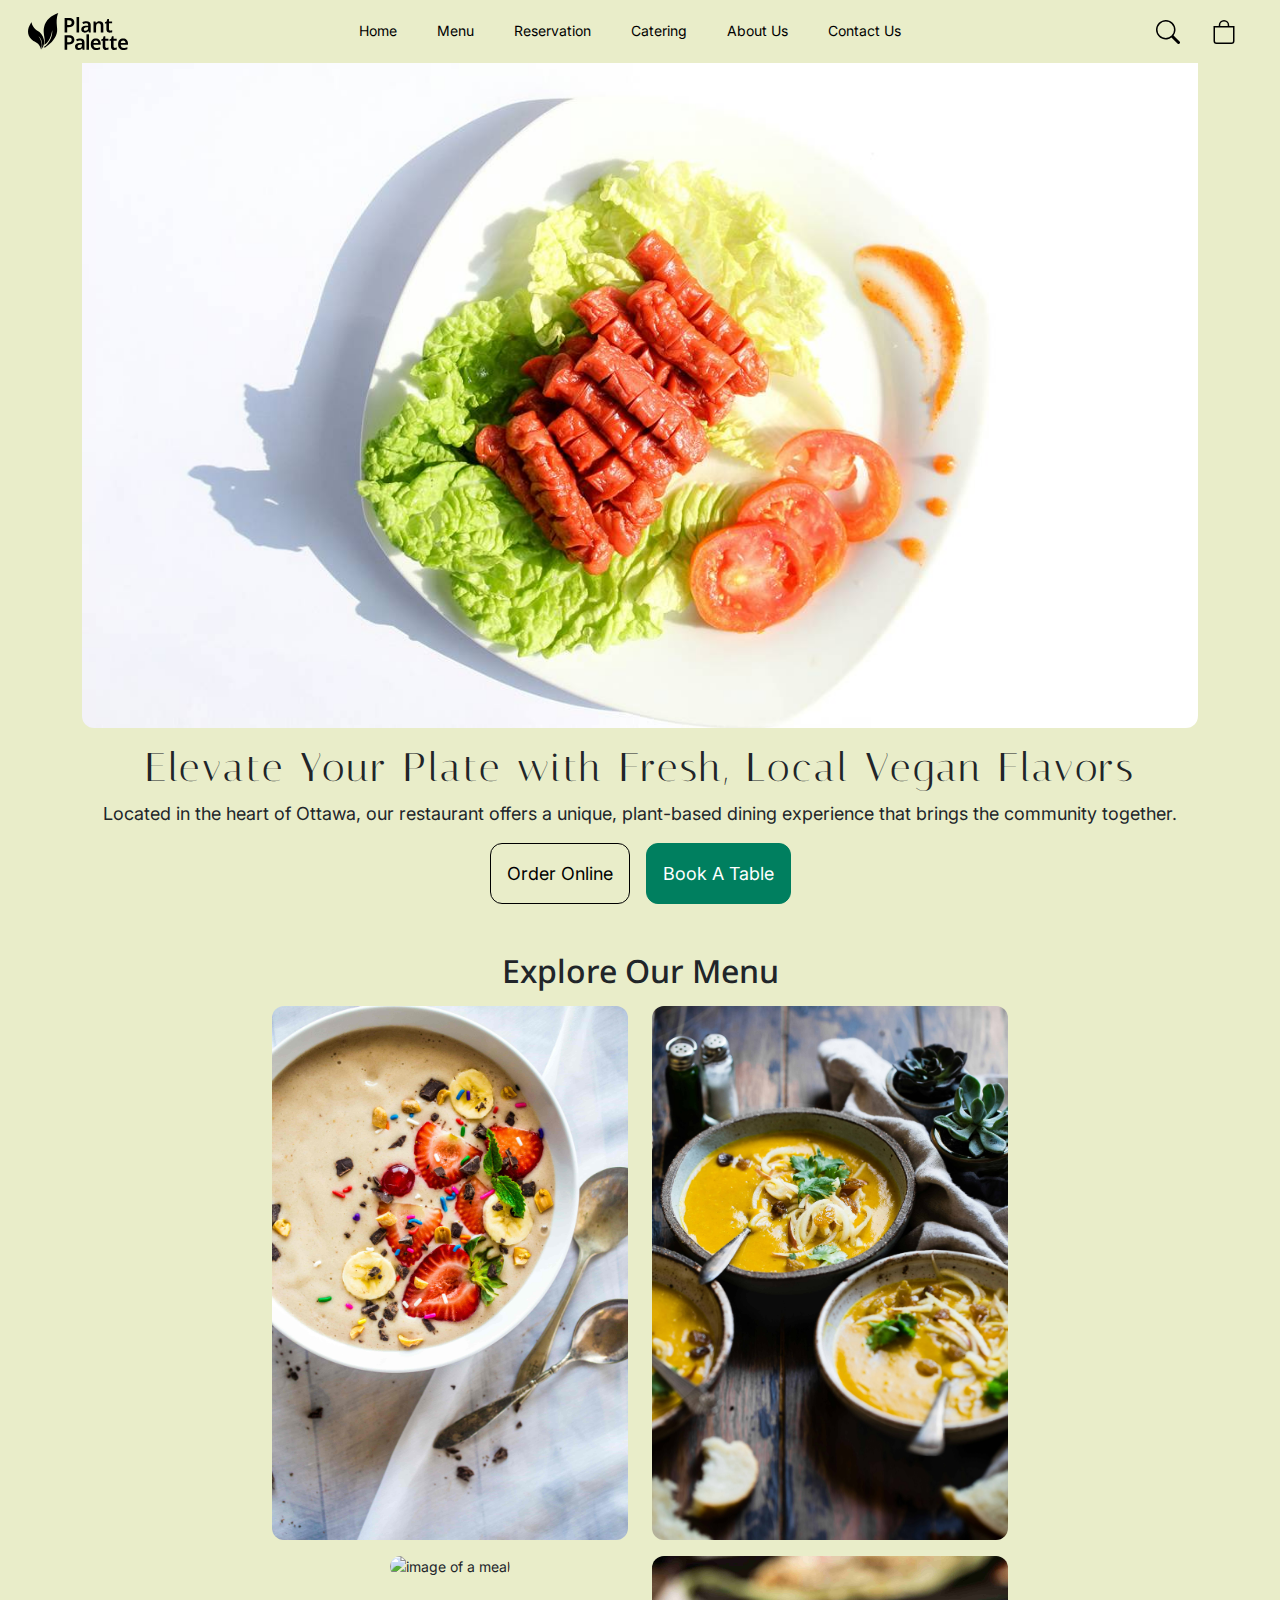
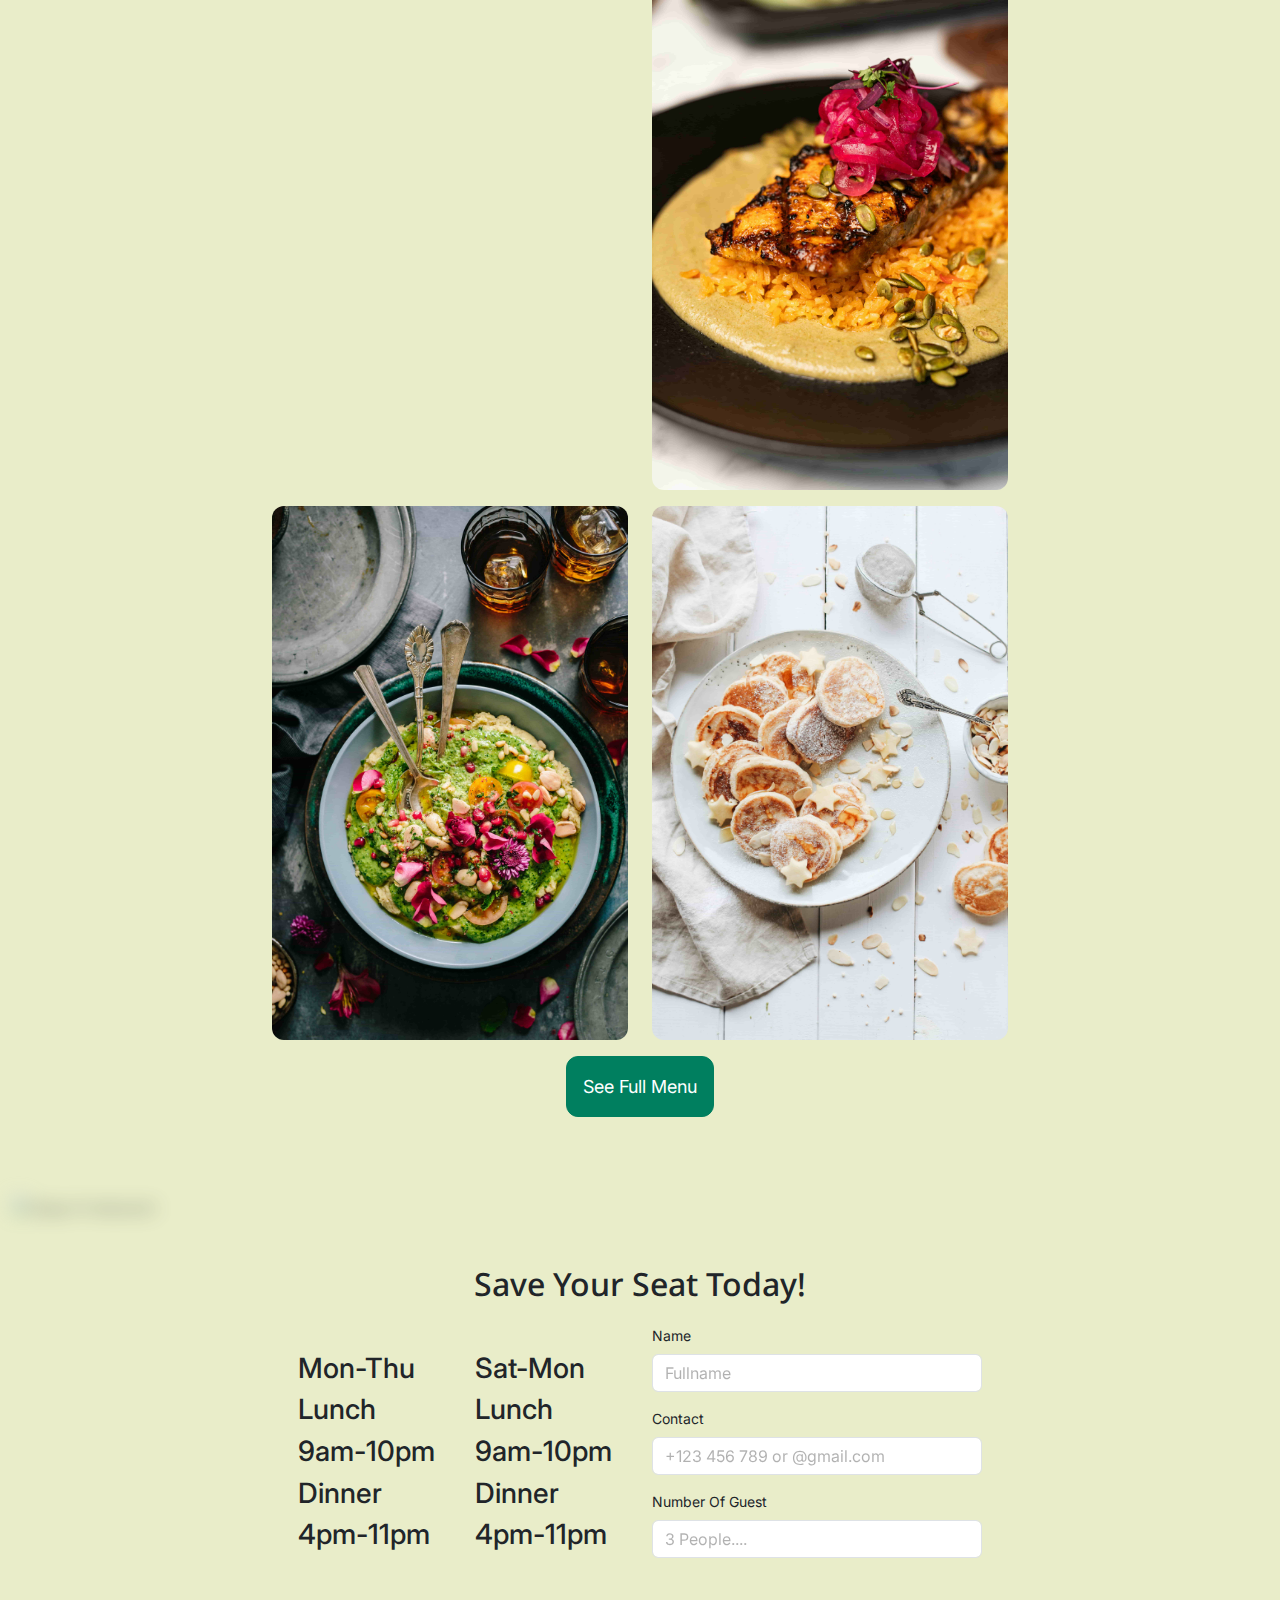
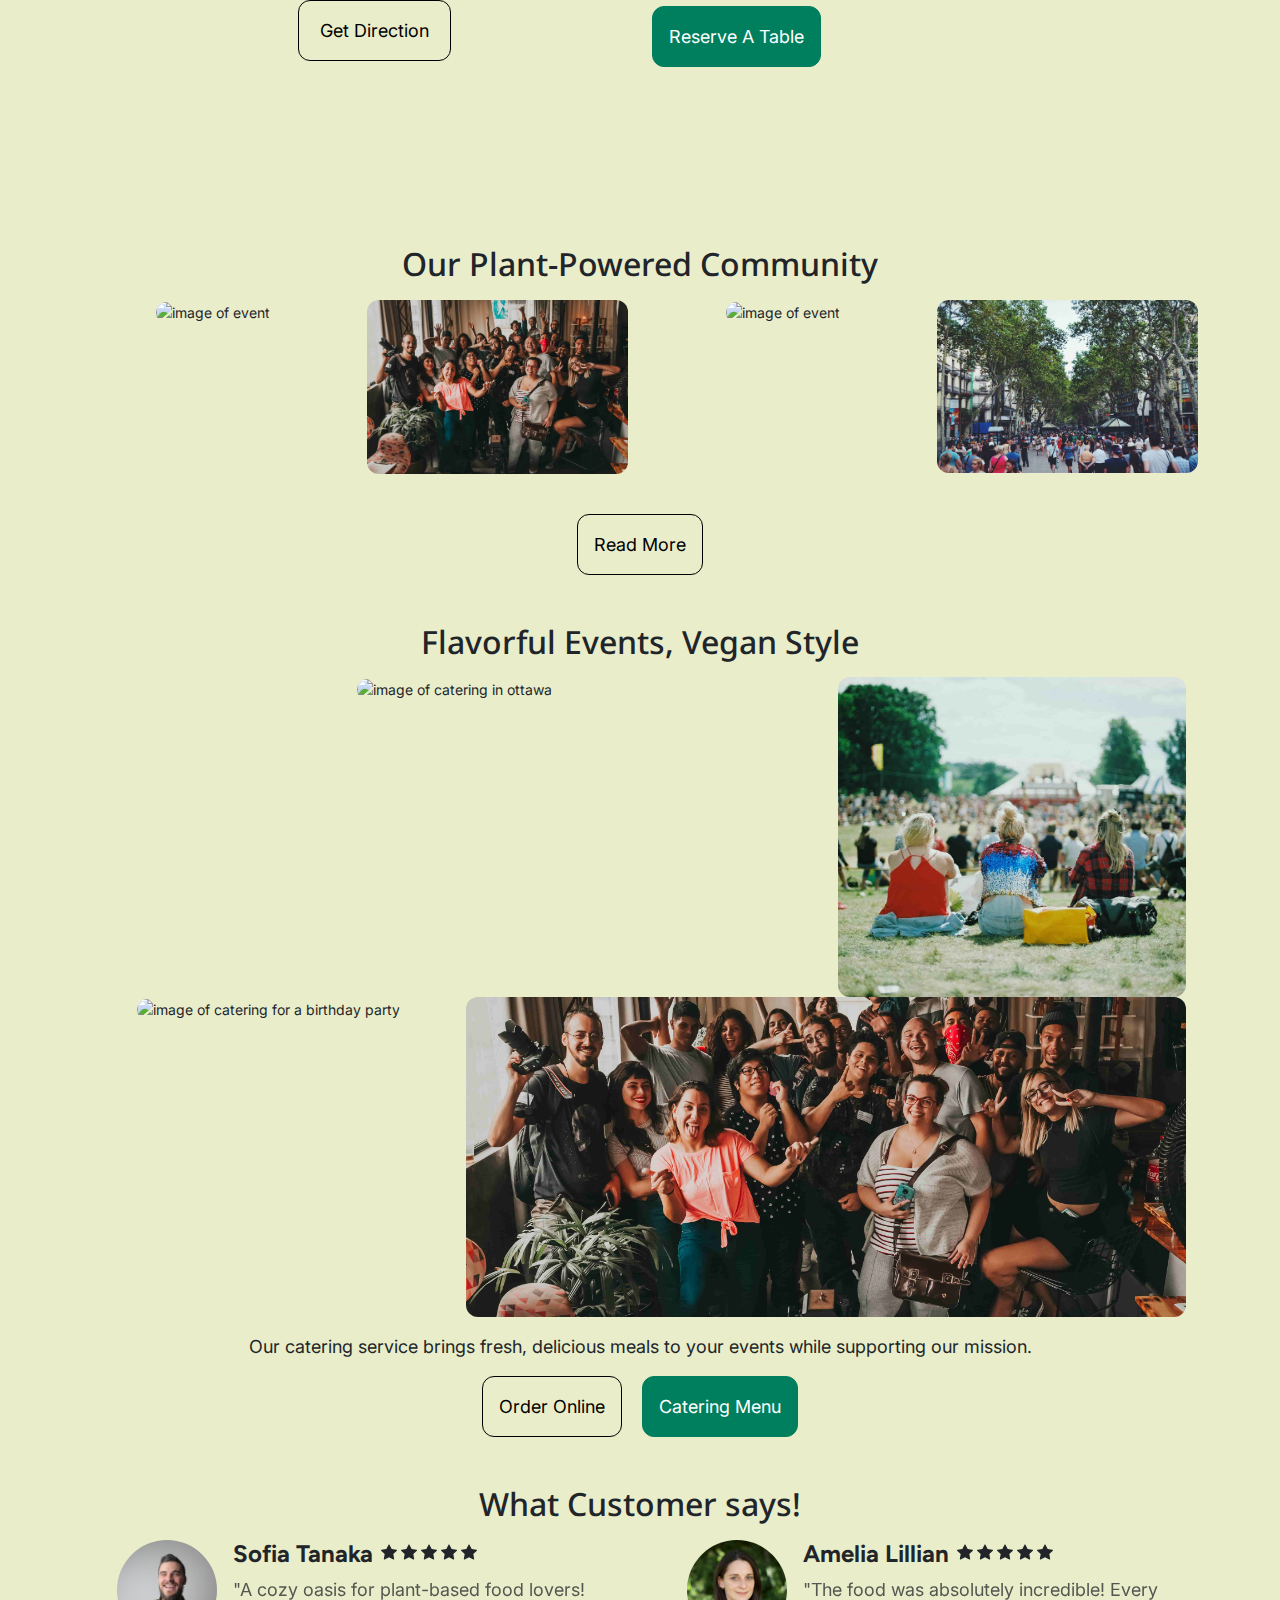
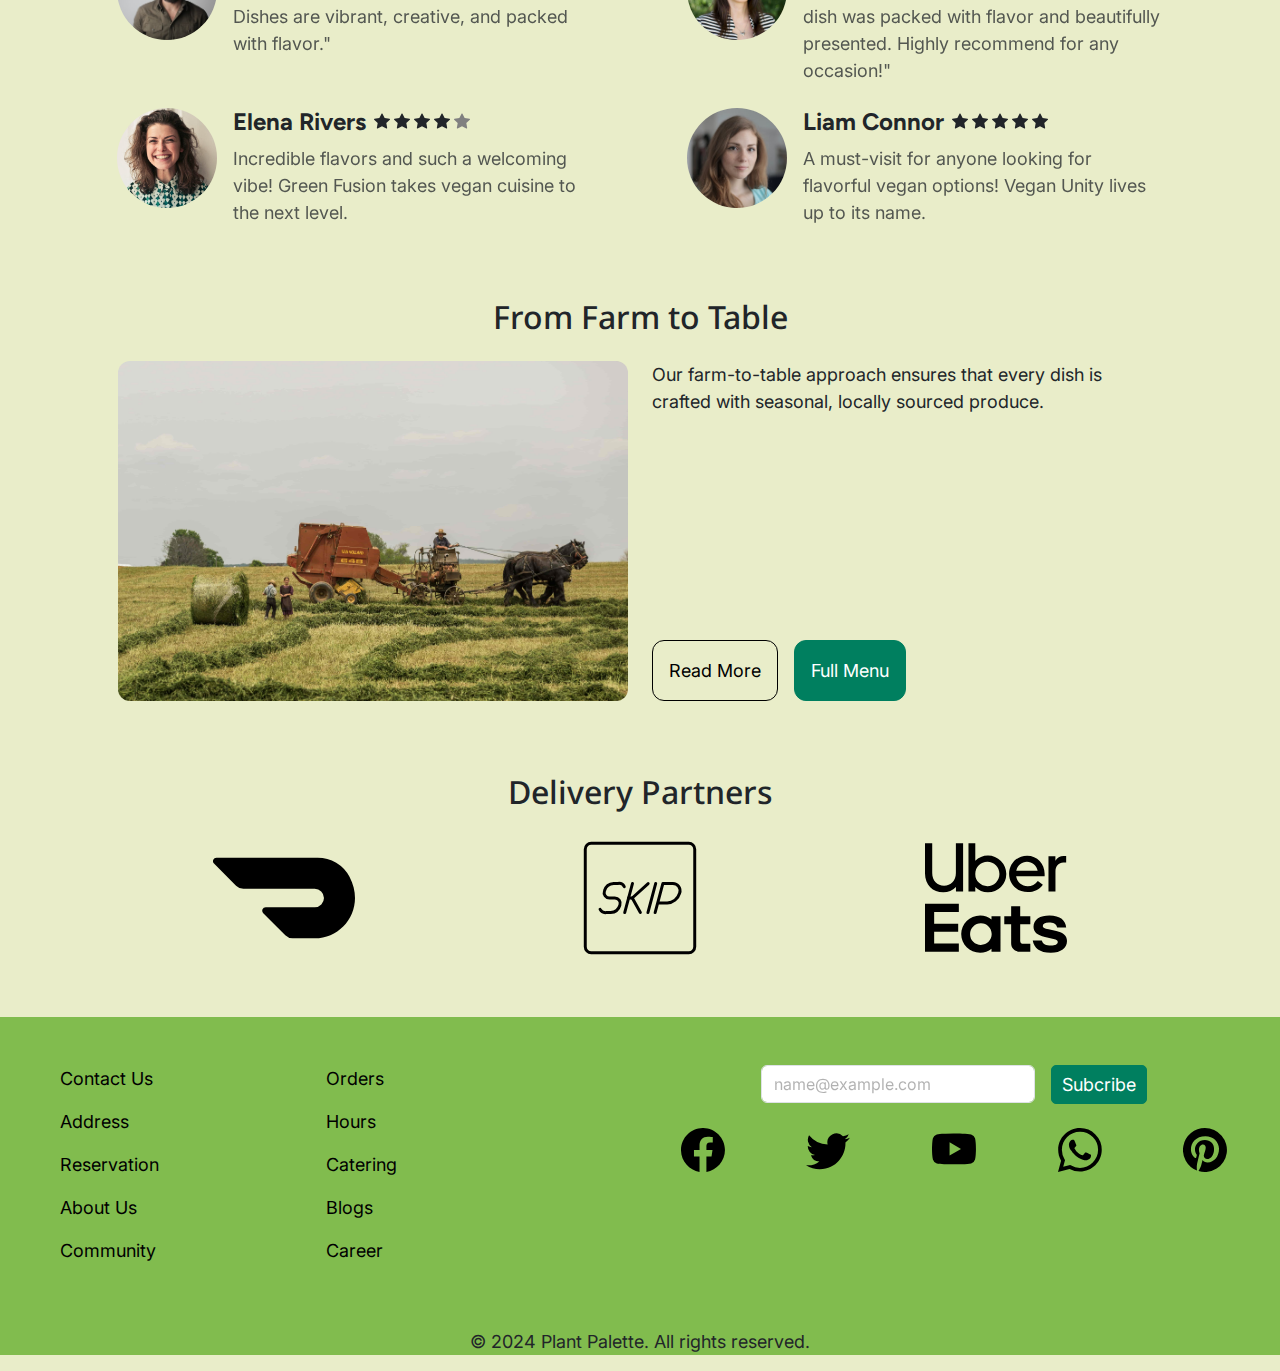
==== commit 7517a47a: "images added" ====
--- a/index.html
+++ b/index.html
@@ -24,7 +24,7 @@
     <div class="container-xxl">
        <nav class="navbar navbar-expand-lg mx-lg-3 fixed-top">
            <div class="container-fluid">
-             <a class="navbar-brand ms-0 animate__animated animate__delay-2s animate__repeat-1" href="#"><svg id="Layer_1" xmlns="http://www.w3.org/2000/svg" width="100px" height="auto"   viewBox="0 0 520.36 192.6">
+             <a class="navbar-brand ms-0 animate__animated animate__delay-2s animate__repeat-1" href="index.html"><svg id="Layer_1" xmlns="http://www.w3.org/2000/svg" width="100px" height="auto"   viewBox="0 0 520.36 192.6">
                <!-- <defs>
                  <style>
                    .cls-1 {
@@ -60,7 +60,7 @@
              <nav class="collapse navbar-collapse justify-content-center" id="navbarNav" aria-label="Main navigation">
                <ul class="navbar-nav">
                  <li class="nav-item">
-                   <a class="nav-link active" aria-current="page" href="home.html">Home</a>
+                   <a class="nav-link active" aria-current="page" href="index.html">Home</a>
                  </li>
                  <li class="nav-item">
                    <a class="nav-link mx-lg-4" href="menu.html">Menu</a>
@@ -97,7 +97,12 @@
      <section class="hero-section mt-5">
       <div class="container-lg">
         <div class="">
-          <img src="placeholder-images/hero-image.jpg" class="img-fluid" alt="image of a vegan dish">
+          <img src="placeholder-images/hero-image-1920x1080.jpg"
+          srcset=
+                 "placeholder-images/hero-image-1920x1080.jpg 1920w,
+                  placeholder-images/hero-image-1280x780.jpg 1280w,
+                  placeholder-images/hero-image-768x500.jpg 768w"
+         class="img-fluid" alt="image of a vegan dish">
         </div>
         <div class="container-sm mt-3">
           <h1 class="h1 text-center">
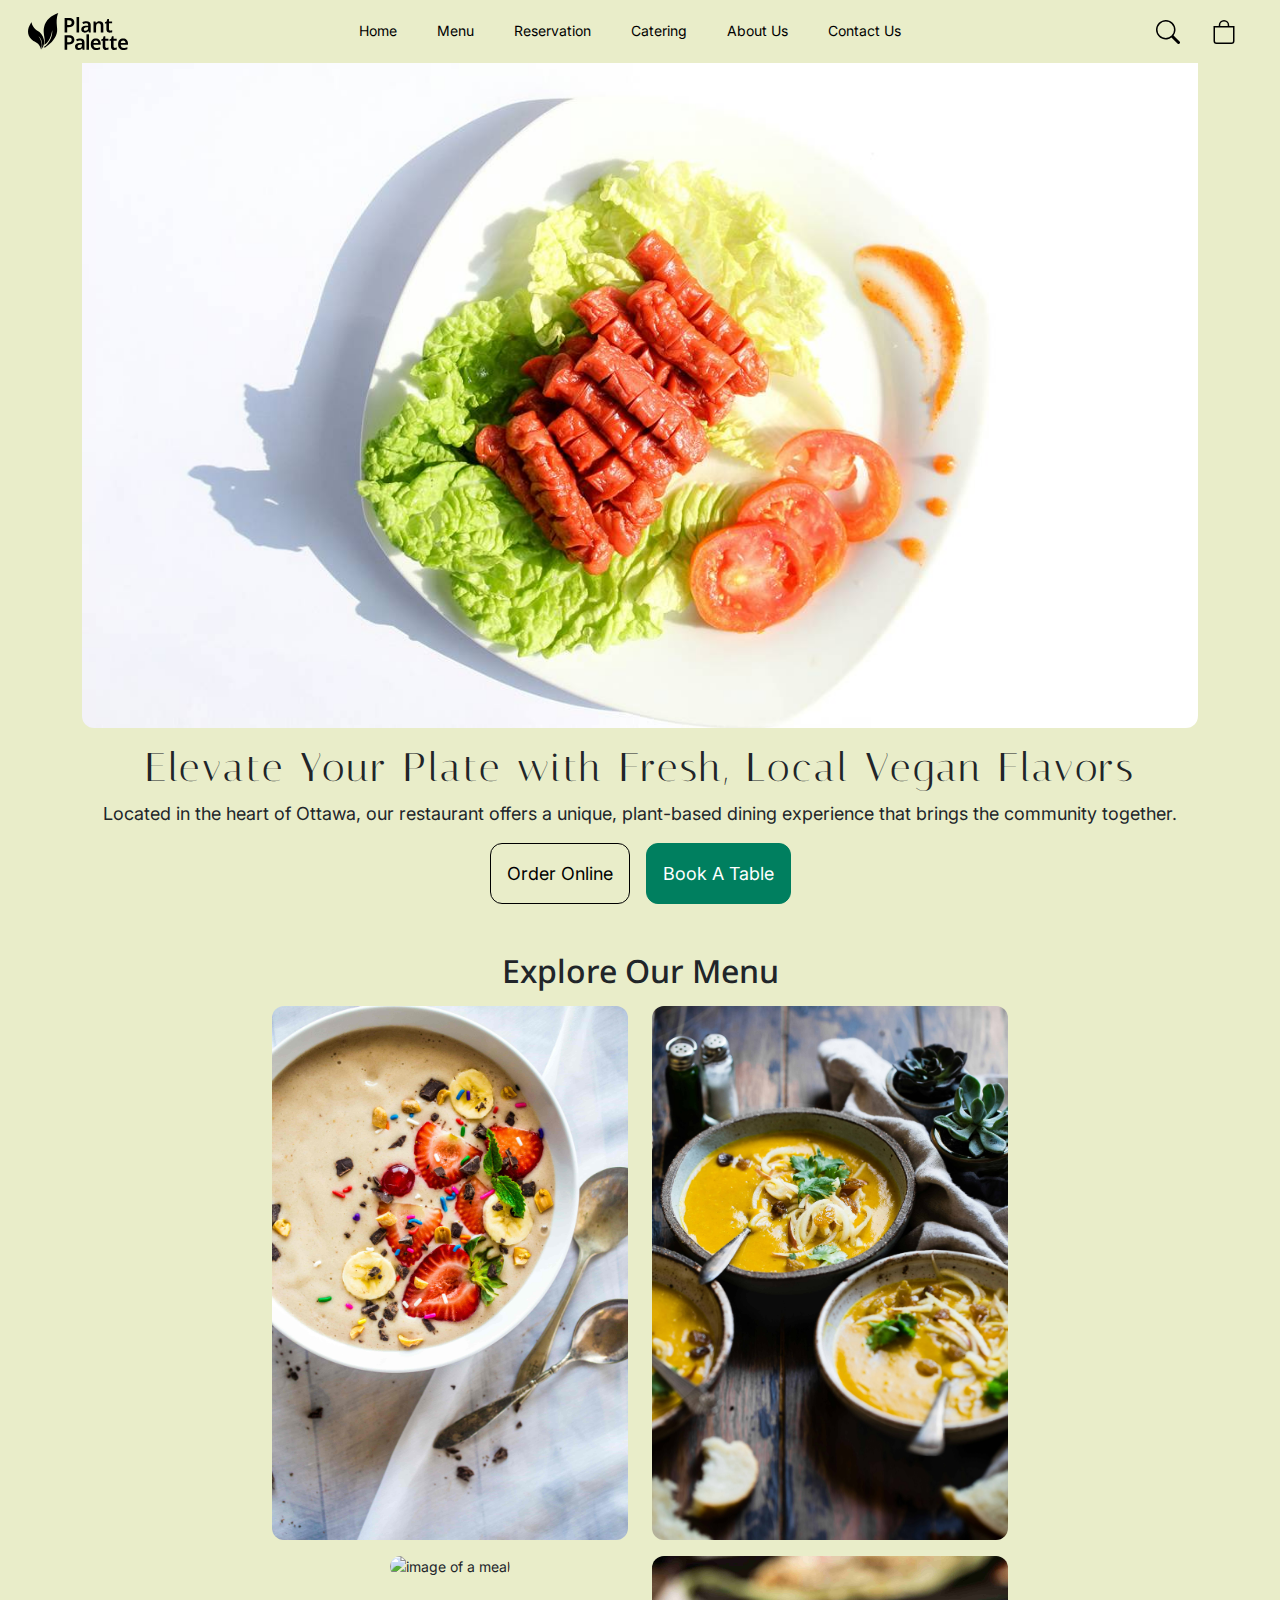
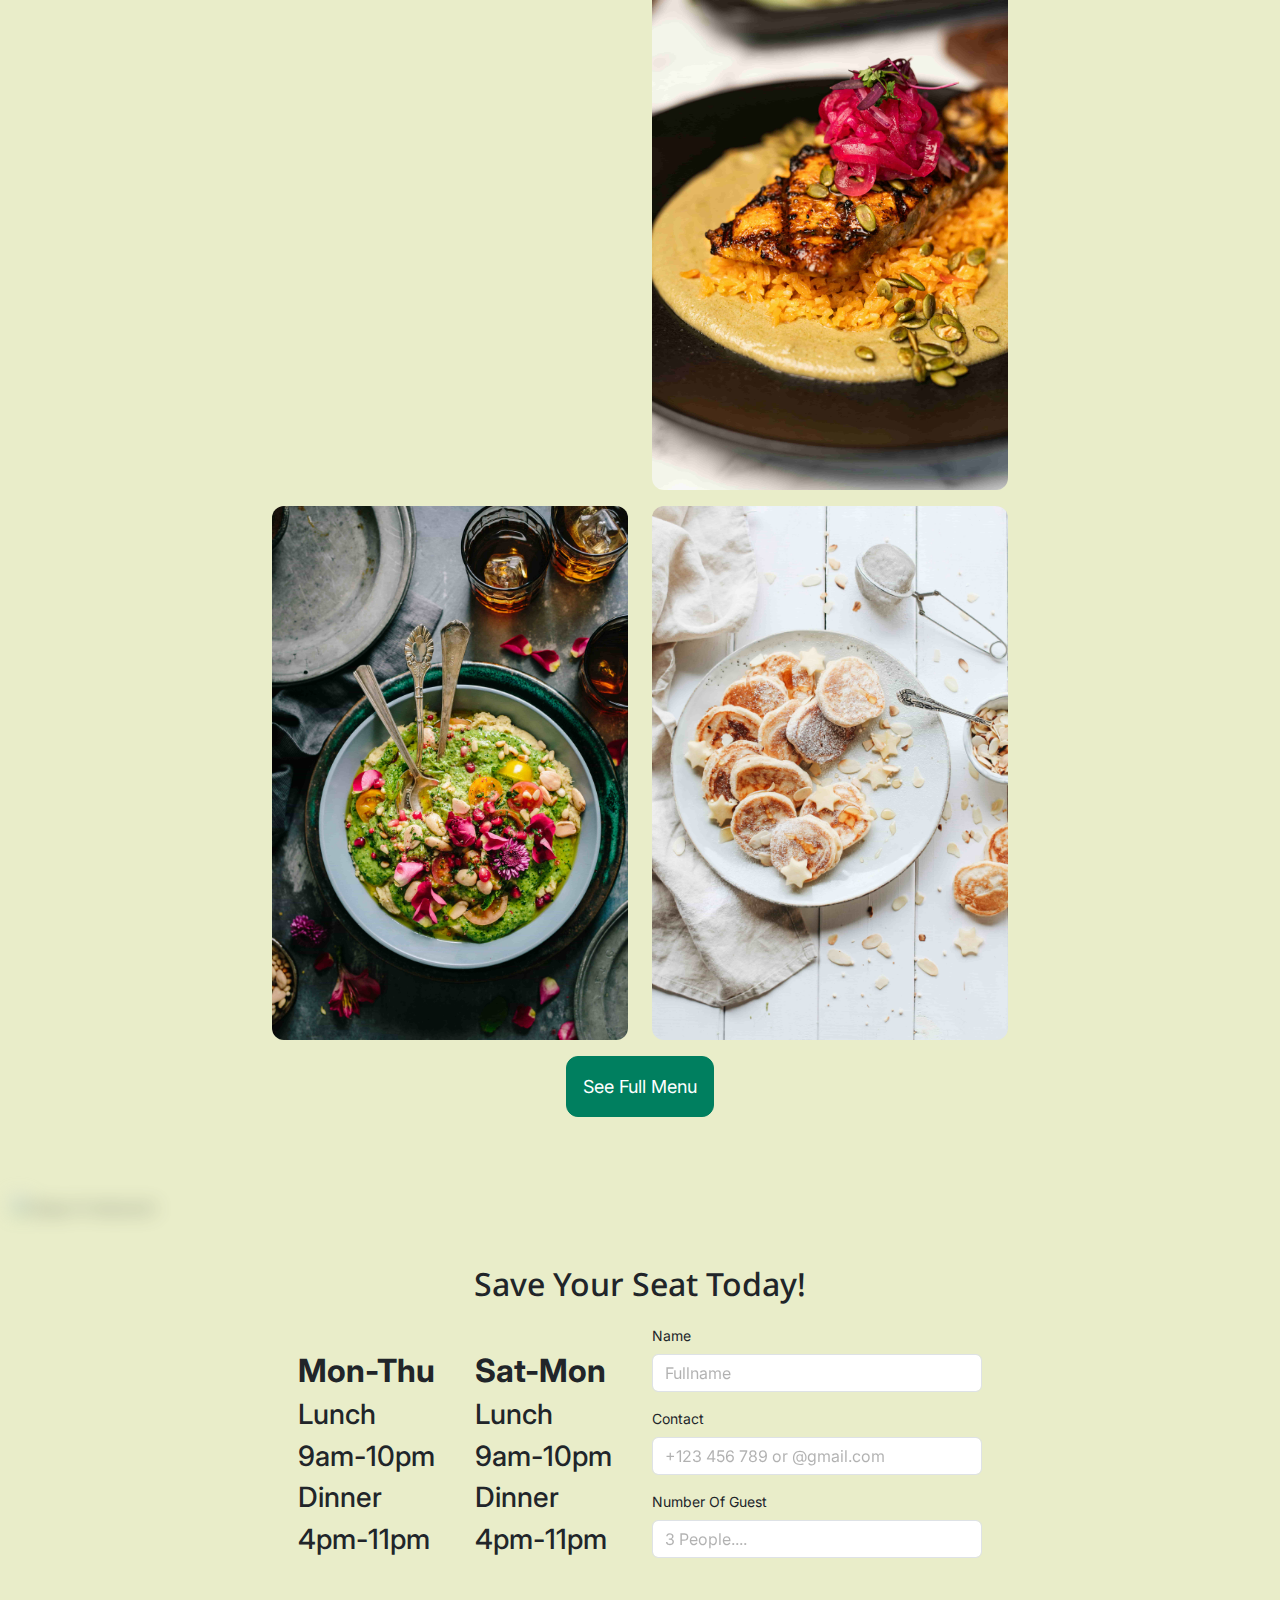
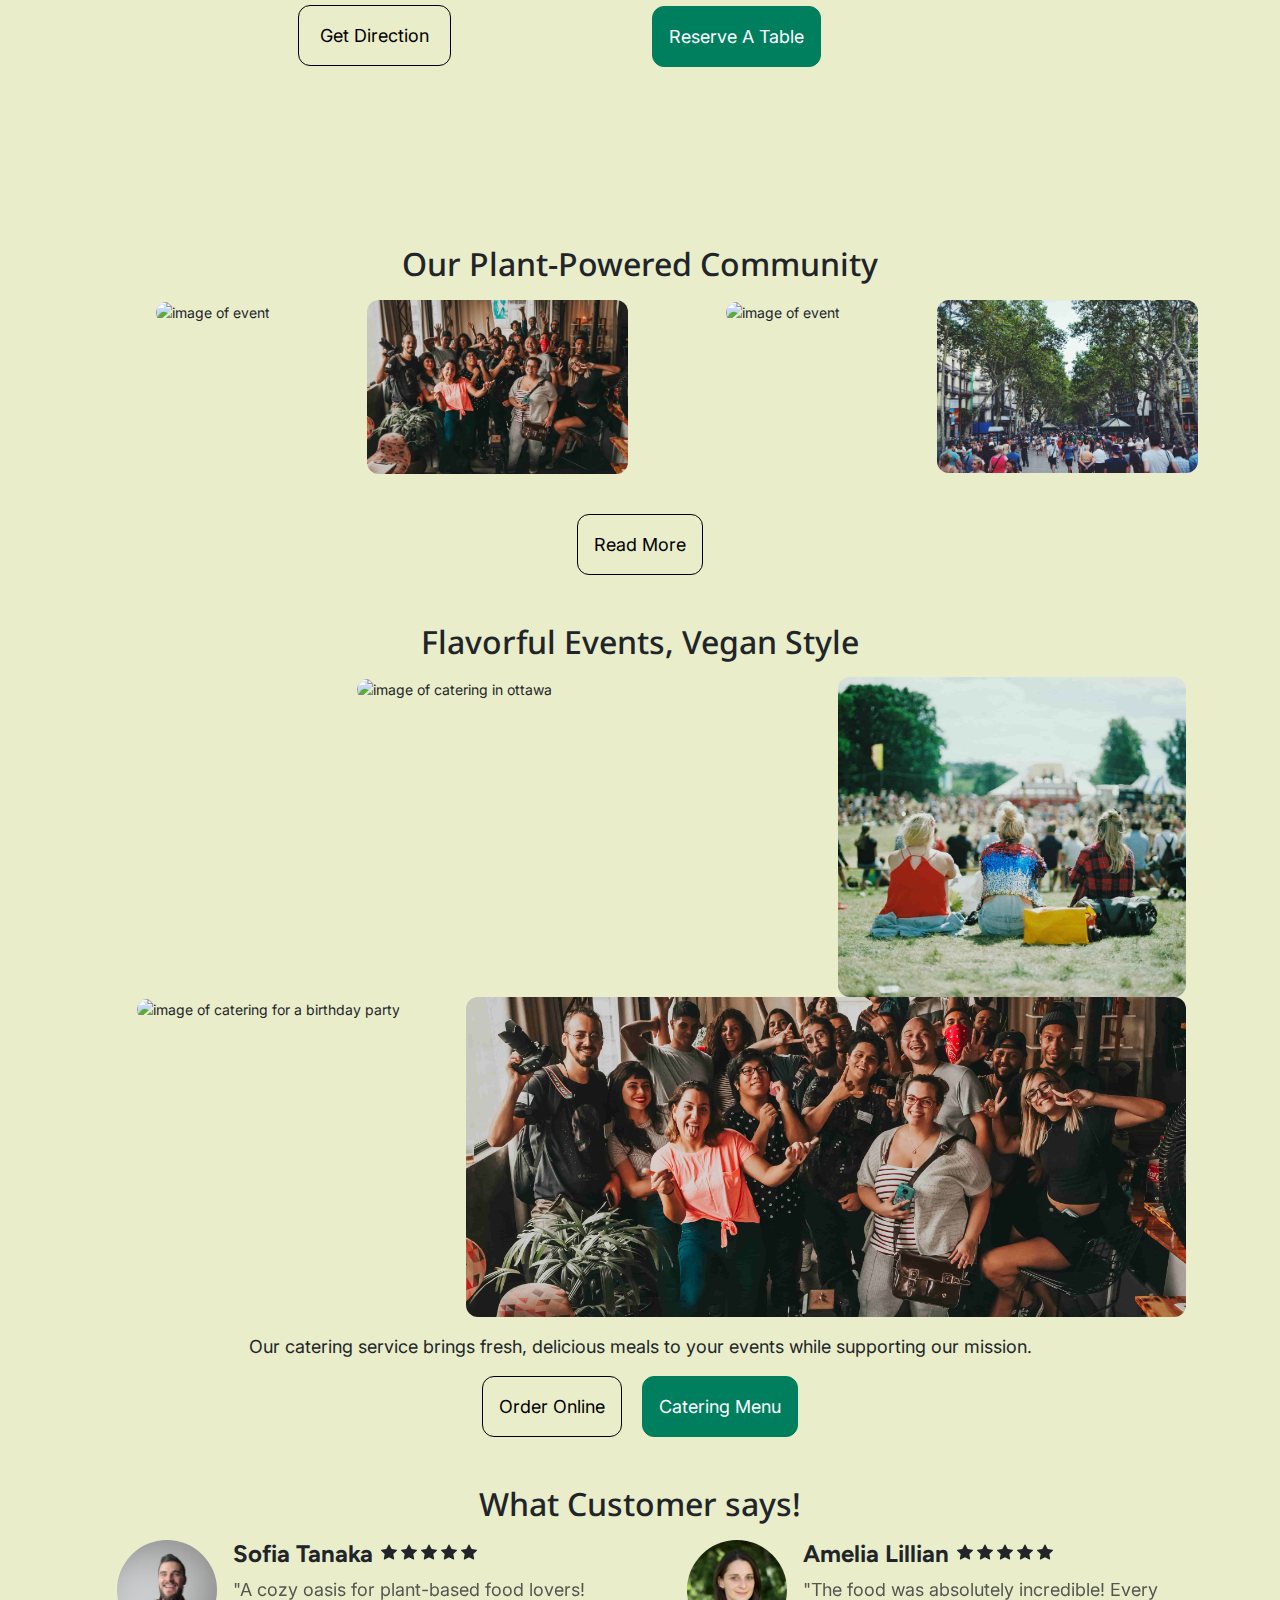
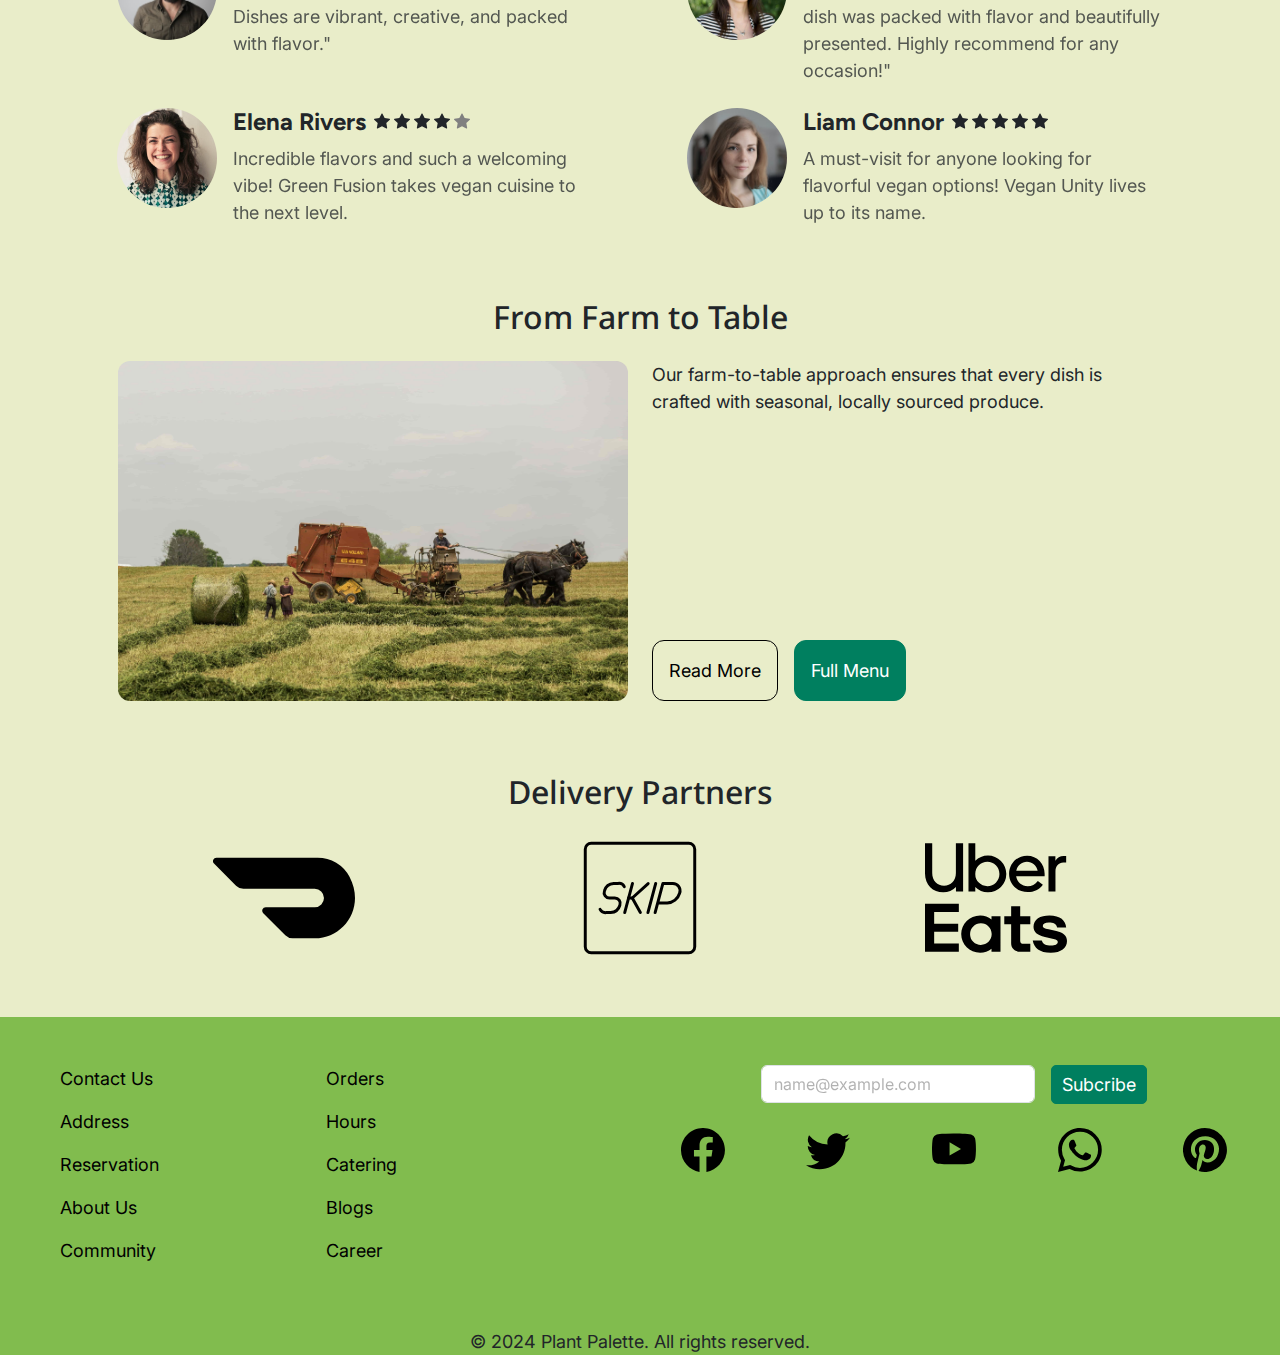
==== commit c7c7a676: "started working on image optimization" ====
--- a/index.html
+++ b/index.html
@@ -165,7 +165,7 @@
            <div class="box-content row text-center justify-content-center justify-content-lg-start">
              <h2 class="h2 mb-5">Save Your Seat Today!</h2>
              <div class="col-sm-5 col-lg-3 text-md-end text-lg-start">
-               <p class="h3">Mon-Thu</p>
+               <p class="h2 fw-bold">Mon-Thu</p>
                <p class="h3">Lunch</p>
                <p class="h3">9am-10pm</p>
                <p class="h3">Dinner</p>
@@ -174,7 +174,7 @@
                <a class="btn btn-outline-secondary mt-5 d-none d-lg-block" href="https://maps.app.goo.gl/LtNNutn4tWwTSS5BA" role="button">Get Direction</a>
              </div>
              <div class="col-sm-5 col-lg-3 text-md-start text-lg-start">
-               <p class="h3">Sat-Mon</p>
+               <p class="h2 fw-bold">Sat-Mon</p>
                <p class="h3">Lunch</p>
                <p class="h3">9am-10pm</p>
                <p class="h3">Dinner</p>
@@ -553,7 +553,7 @@
   </div>
   
   <div class="text-center mt-5">
-    <p class="p">&copy; 2024 Plant Palette. All rights reserved.</p>
+    <p class="f-p">&copy; 2024 Plant Palette. All rights reserved.</p>
   </div>
 </footer>
 
--- a/css/home.css
+++ b/css/home.css
@@ -105,7 +105,7 @@
 
 .skip-link {
     position: absolute;
-    top: -1000px;
+    top: -300px;
     left: 45%;
     background: var(--bs-primary-color); /* Accessible color */
     color: white;
@@ -113,7 +113,7 @@
     text-decoration: none;
     font-size: var(--bs-body-desktop);
     border-radius: 12px;
-    z-index: 1000;
+    z-index: 1040;
     transition: top 0.7s ease;
 }
   
@@ -360,6 +360,10 @@
     width: 7%;
 }
 
+.f-p {
+    margin-bottom: 0px;
+}
+
 /* logo animation  */
 @keyframes cls-1 {
     0% {
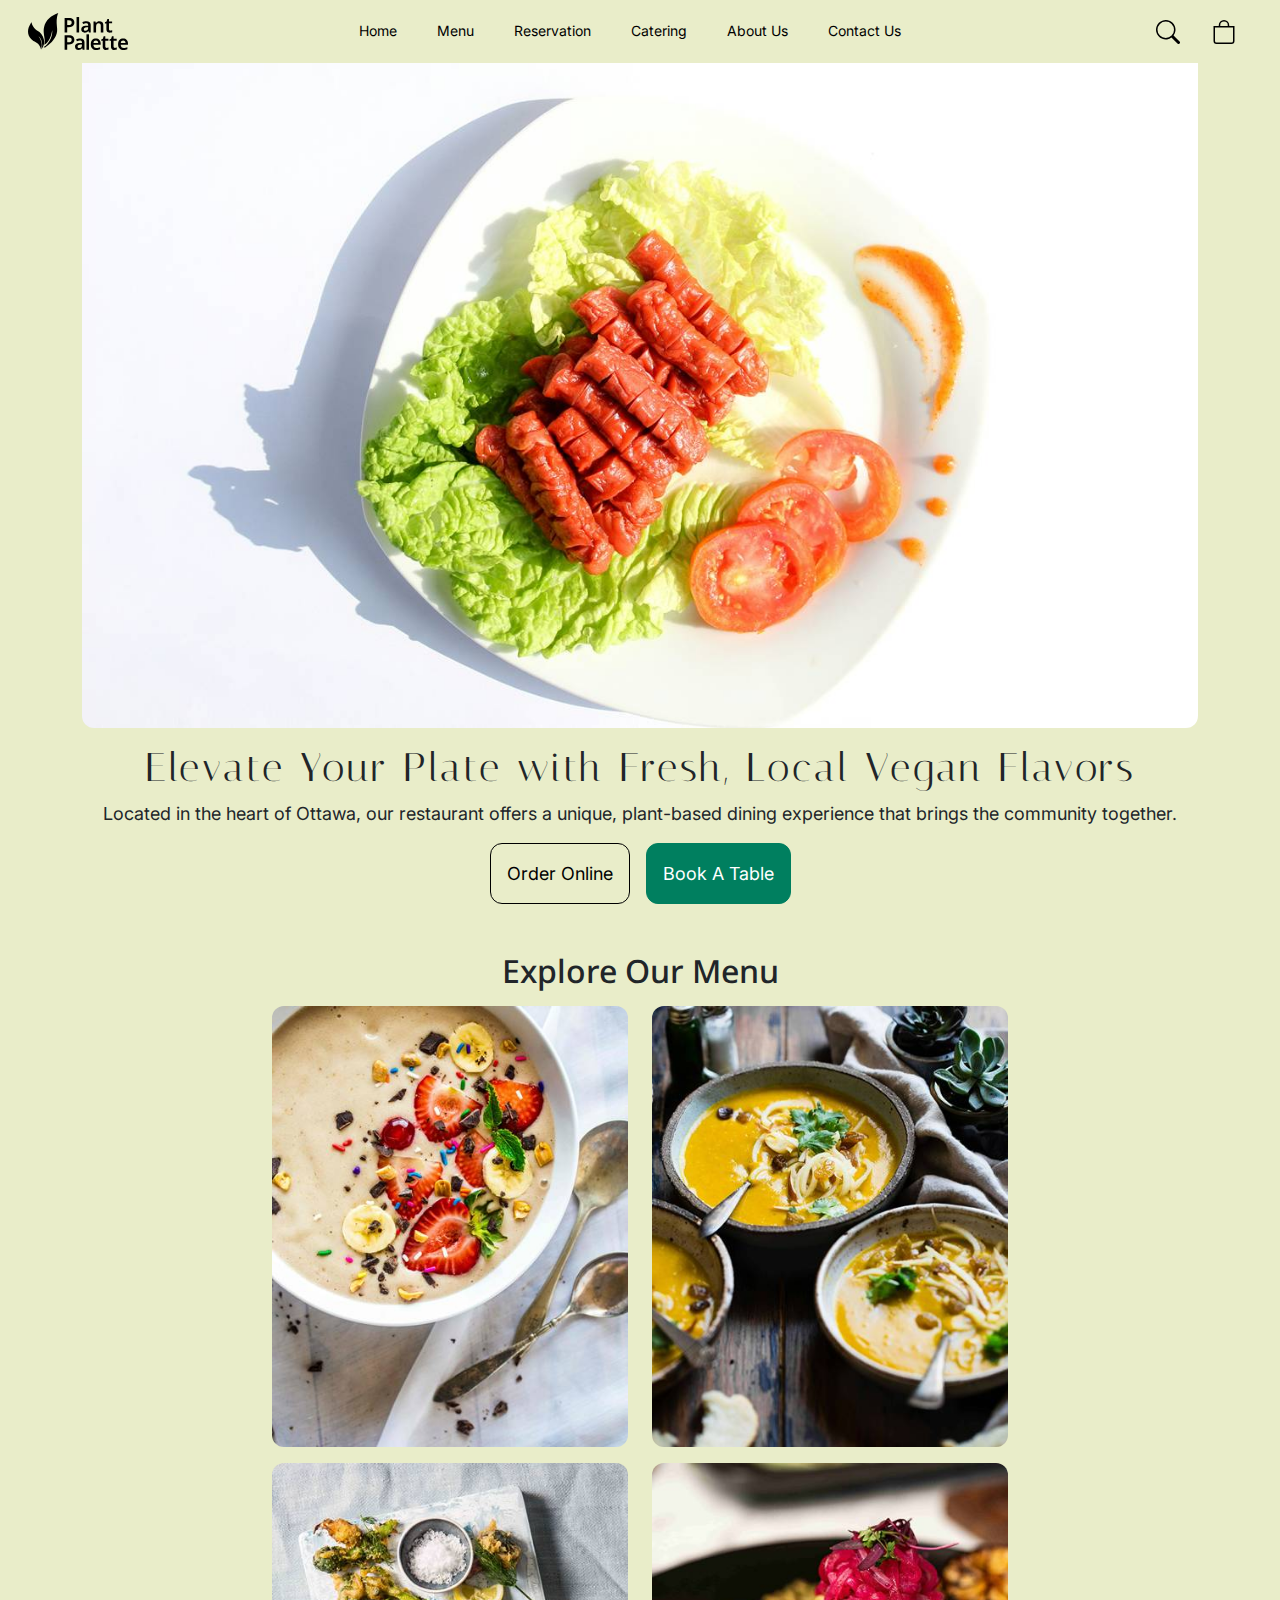
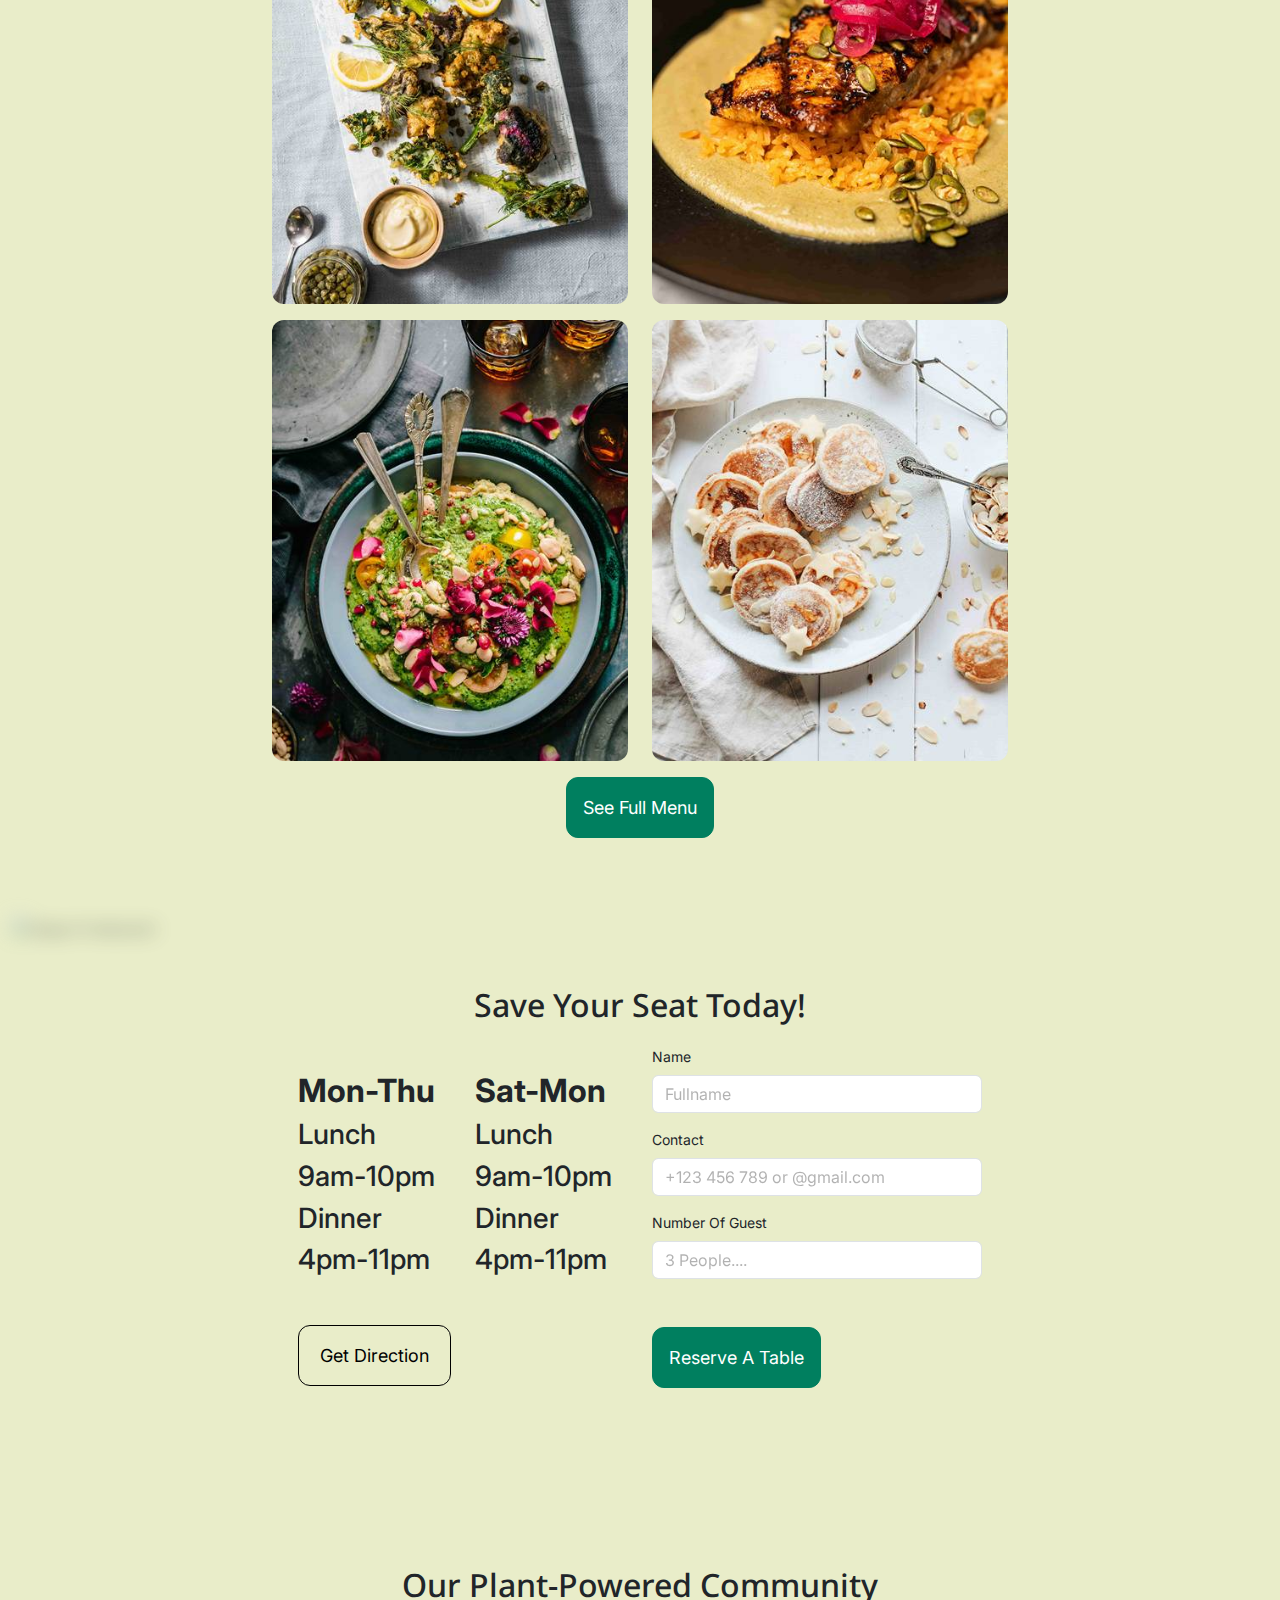
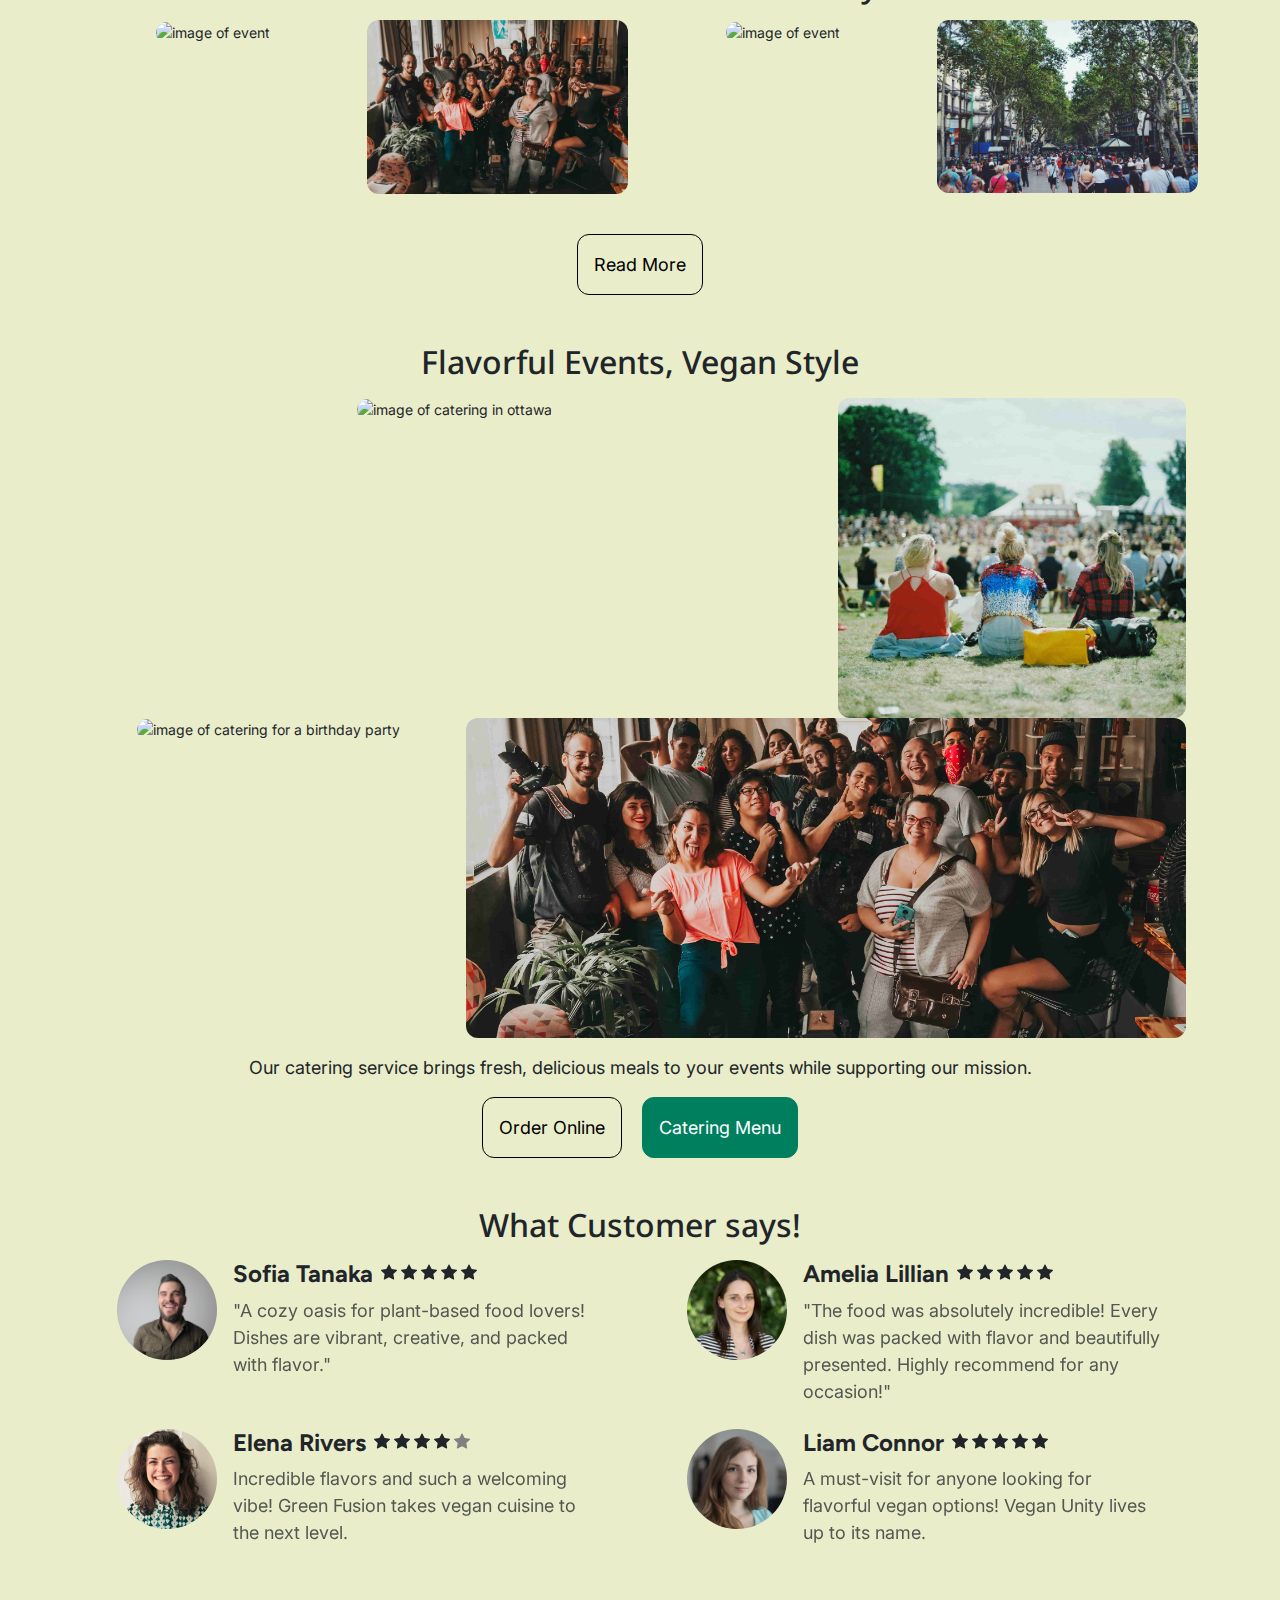
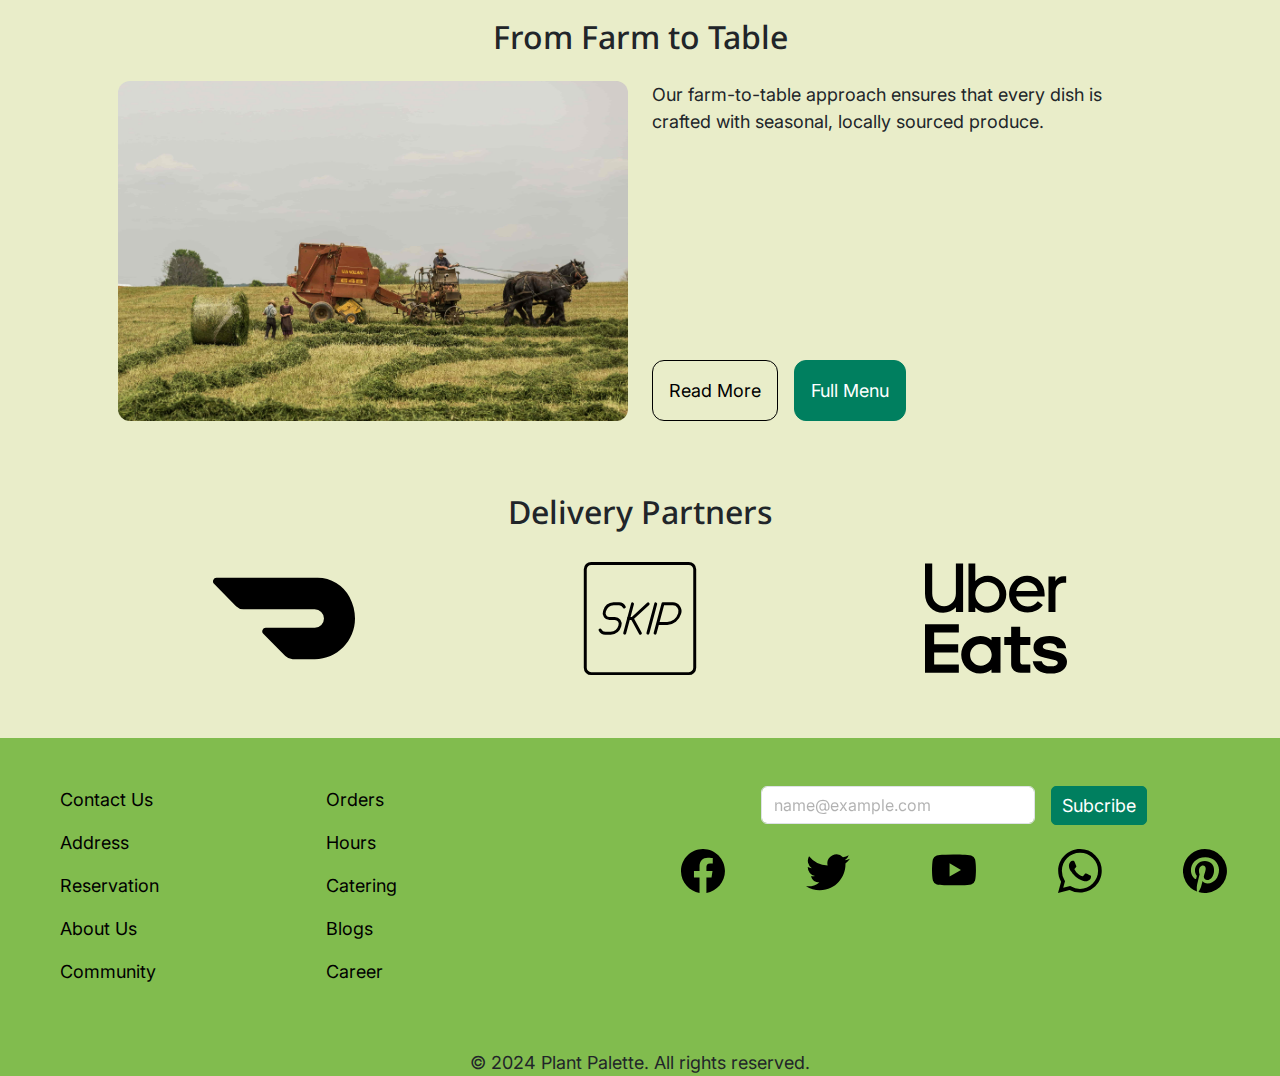
==== commit 492f1fe6: "menu images on home page optimized" ====
--- a/index.html
+++ b/index.html
@@ -130,26 +130,26 @@
         <div class="container text-center">
           <div class="row d-flex justify-content-center">
             <div class="col-md-5 col-lg-4">
-              <img class="img-fluid mb-3" src="placeholder-images/meal-1.jpg" alt="image of a dish">
+              <img class="img-fluid mb-3" src="placeholder-images/meal-1-420x520.jpg" alt="image of a dish">
             </div>
             <div class="col-md-5 col-lg-4">
-              <img class="img-fluid mb-3" src="placeholder-images/meal-2.jpg" alt="image of a meal">
+              <img class="img-fluid mb-3" src="placeholder-images/meal-2-420x520.jpg" alt="image of a meal">
             </div>
           </div>
           <div class="row d-flex justify-content-center">
             <div class="col-md-5 col-lg-4">
-              <img class="img-fluid mb-3" src="placeholder-images/meal-3.jpg" alt="image of a meal">
+              <img class="img-fluid mb-3" src="placeholder-images/meal-3-420x520.jpg" alt="image of a meal">
             </div>
             <div class="col-md-5 col-lg-4">
-              <img class="img-fluid mb-3 d-none d-md-block" src="placeholder-images/meal-10.jpg" alt="image of a food">
+              <img class="img-fluid mb-3 d-none d-md-block" src="placeholder-images/meal-10-420x520.jpg" alt="image of a food">
             </div>
           </div>
           <div class="row d-flex justify-content-center">
             <div class="col-lg-4">
-              <img class="img-fluid mb-3 d-none d-lg-block" src="placeholder-images/meal-13.jpg" alt="image of a meal">
+              <img class="img-fluid mb-3 d-none d-lg-block" src="placeholder-images/meal-13-420x520.jpg" alt="image of a meal">
             </div>
             <div class="col-lg-4">
-              <img class="img-fluid mb-3 d-none d-lg-block" src="placeholder-images/meal-5.jpg" alt="image of a food">
+              <img class="img-fluid mb-3 d-none d-lg-block" src="placeholder-images/meal-5-420x520.jpg" alt="image of a food">
             </div>
           </div>
         </div>
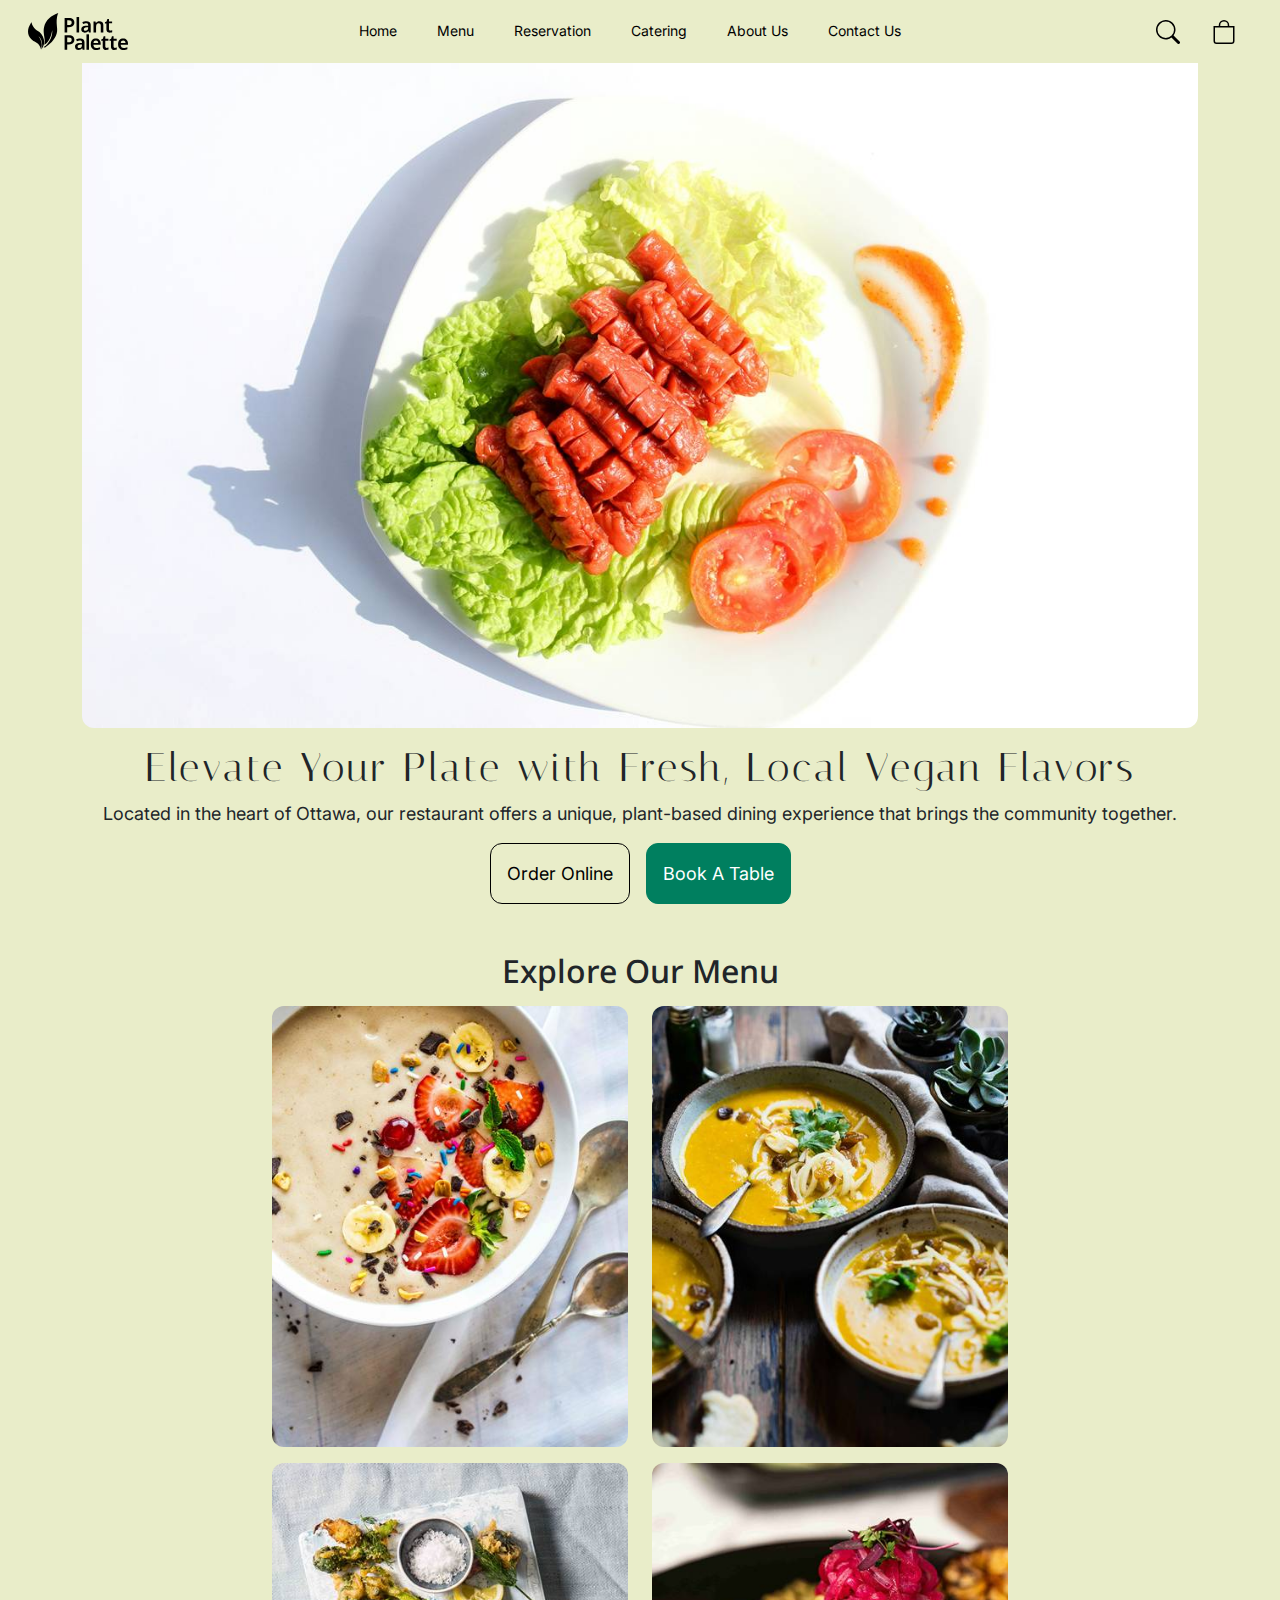
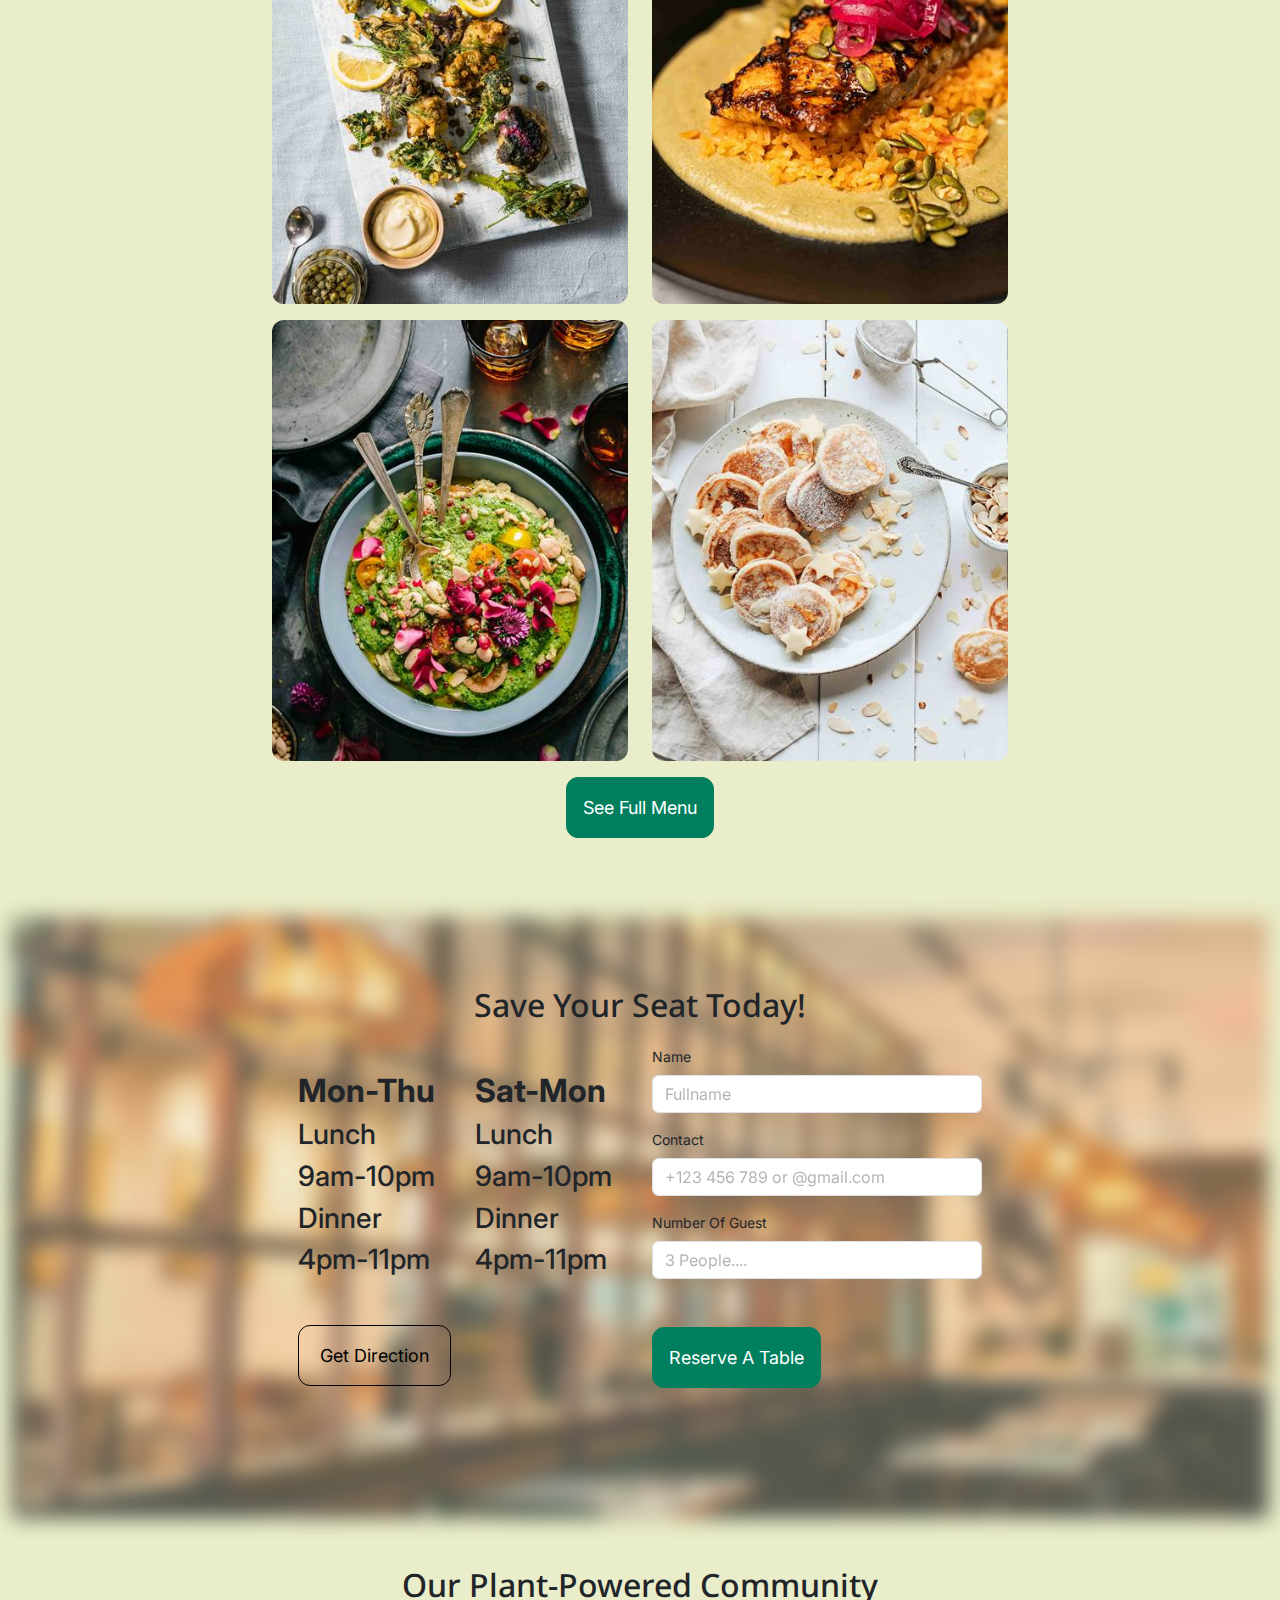
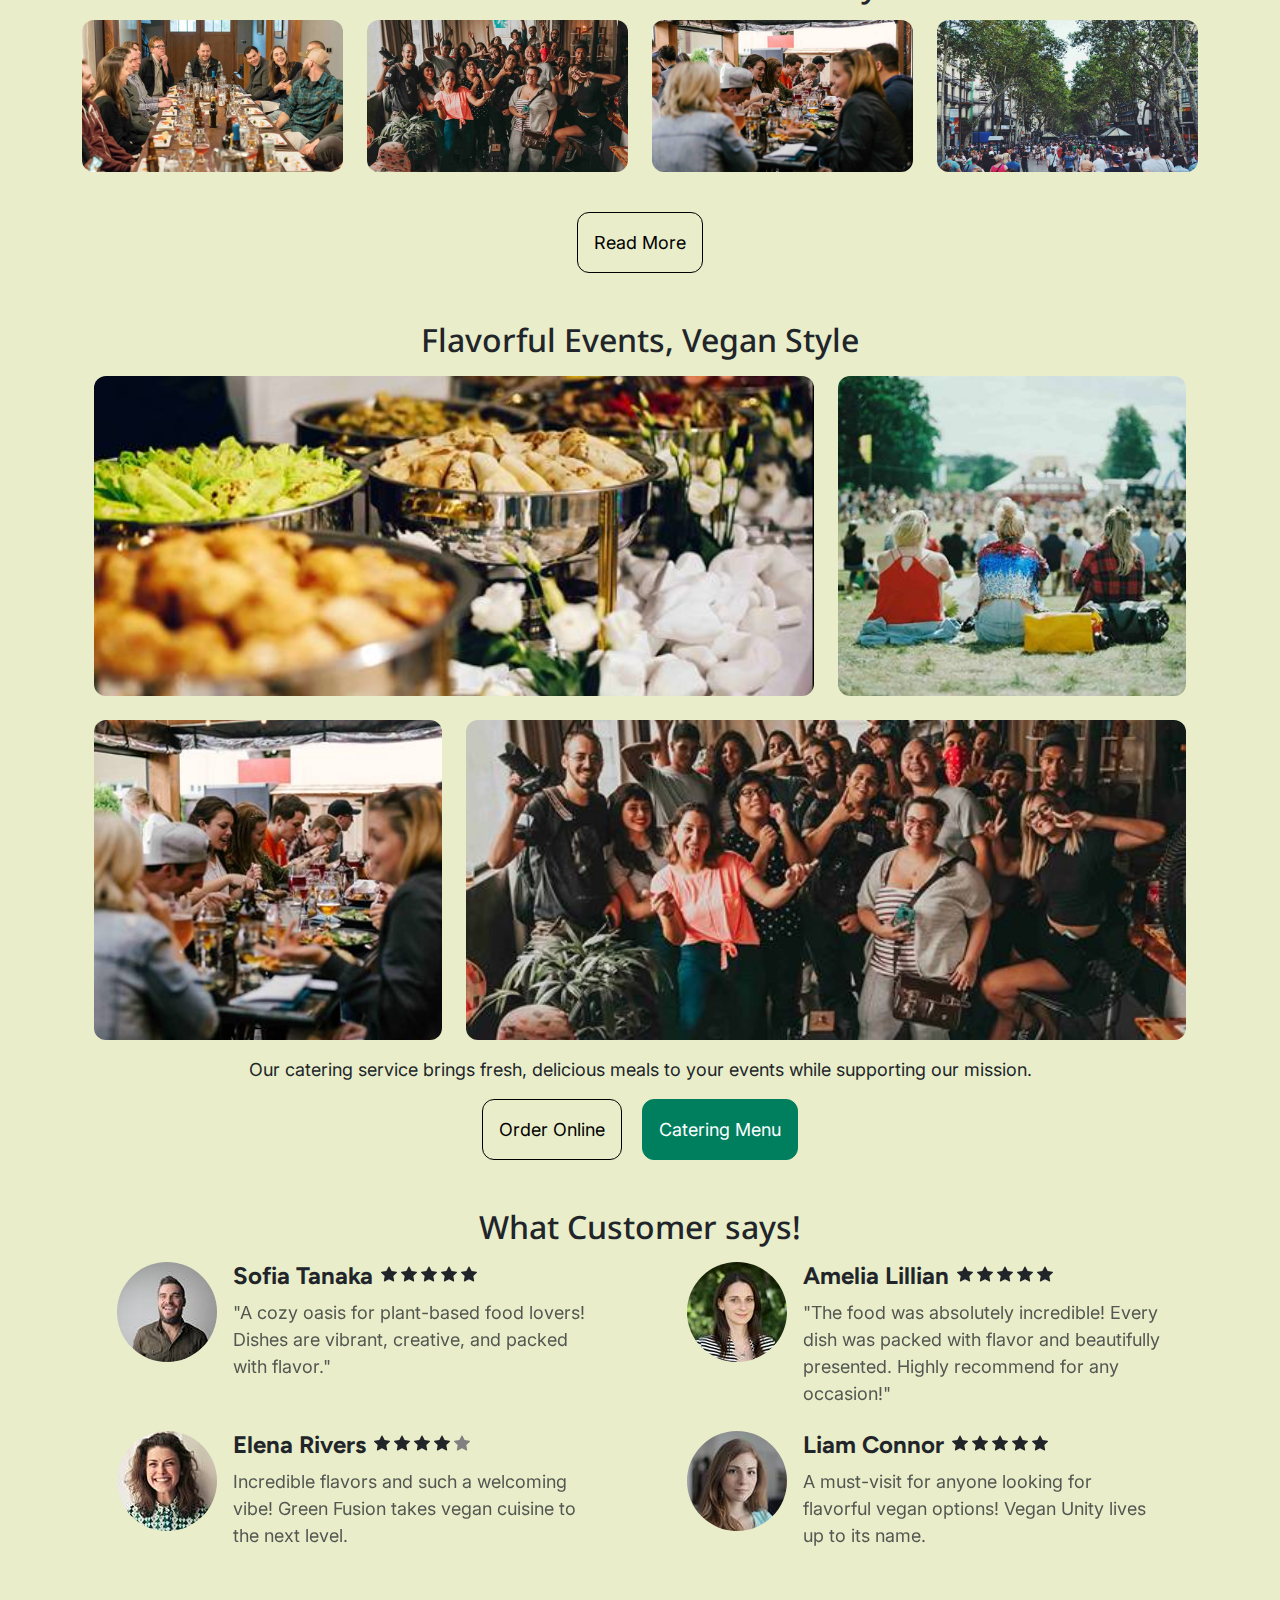
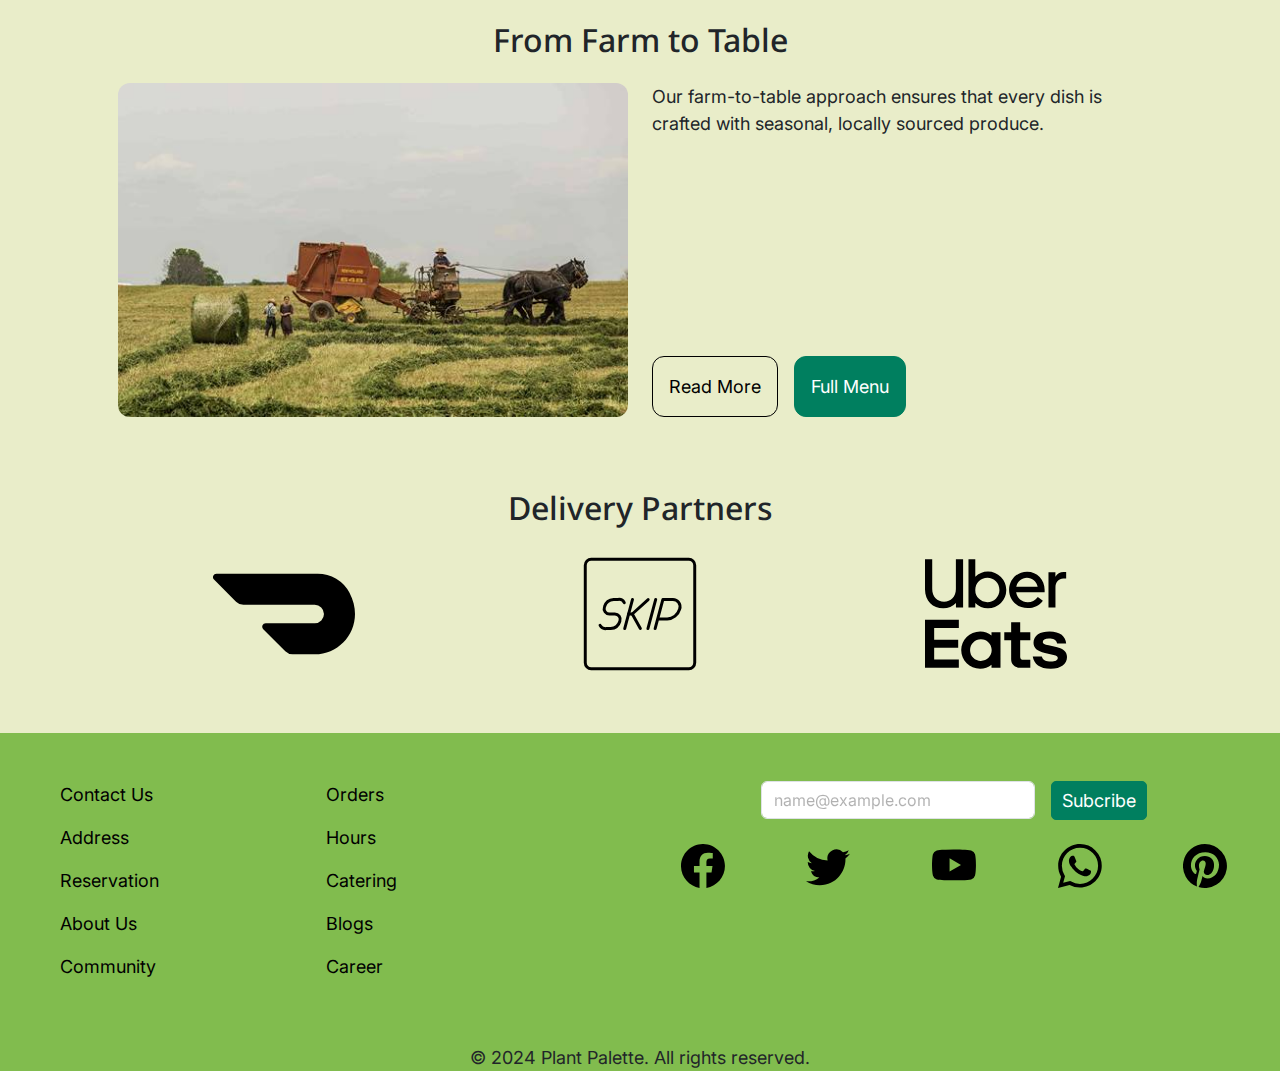
==== commit 35e7c335: "Home page all the images optimized" ====
--- a/index.html
+++ b/index.html
@@ -161,7 +161,7 @@
      </section>
       <section class="reservation">
         <div class="img-box d-flex justify-content-center">
-          <img class="blurry-image-box" src="placeholder-images/reservation.jpg" alt="image of restaurant">
+          <img class="blurry-image-box" src="placeholder-images/reservation-890x500.jpg" alt="image of restaurant">
            <div class="box-content row text-center justify-content-center justify-content-lg-start">
              <h2 class="h2 mb-5">Save Your Seat Today!</h2>
              <div class="col-sm-5 col-lg-3 text-md-end text-lg-start">
@@ -221,13 +221,13 @@
           </div>
           <div class="carousel-inner">
             <div class="carousel-item active">
-              <img src="placeholder-images/community-4.jpg" class="d-block round-img  w-100" alt="image of event">
+              <img src="placeholder-images/community-4-720x420.jpg" class="d-block round-img  w-100" alt="image of event">
             </div>
             <div class="carousel-item">
-              <img src="placeholder-images/community-2.jpg" class="d-block round-img  w-100" alt="a group of people">
+              <img src="placeholder-images/community-2-720x420.jpg" class="d-block round-img  w-100" alt="a group of people">
             </div>
             <div class="carousel-item">
-              <img src="placeholder-images/community-3.jpg" class="d-block round-img  w-100" alt="a group of people">
+              <img src="placeholder-images/community-3-720x420.jpg" class="d-block round-img  w-100" alt="a group of people">
             </div>
           </div>
           <button class="carousel-control-prev" type="button" data-bs-target="#carouselExampleIndicators" data-bs-slide="prev">
@@ -243,16 +243,16 @@
         <div class="container text-center d-none d-md-block">
           <div class="row align-items-start">
             <div class="col">
-              <img class="c-img-box col-lg-4 round-img " src="placeholder-images/community-4.jpg" alt="image of event">
+              <img class="c-img-box col-lg-4 round-img " src="placeholder-images/community-4-720x420.jpg" alt="image of event">
             </div>
             <div class="col">
-              <img class="c-img-box col-lg-4 round-img " src="placeholder-images/community-2.jpg" alt="image of event">
+              <img class="c-img-box col-lg-4 round-img " src="placeholder-images/community-2-720x420.jpg" alt="image of event">
             </div>
             <div class="col">
-              <img class="c-img-box col-lg-4 round-img " src="placeholder-images/community-3.jpg" alt="image of event">
+              <img class="c-img-box col-lg-4 round-img " src="placeholder-images/community-3-720x420.jpg" alt="image of event">
             </div>
             <div class="col d-none d-lg-block">
-              <img class="c-img-box col-lg-4 round-img " src="placeholder-images/community-5.jpg" alt="image of event">
+              <img class="c-img-box col-lg-4 round-img " src="placeholder-images/community-5-720x420.jpg" alt="image of event">
             </div>
           </div>
         </div>
@@ -271,16 +271,16 @@
         <div class="container">
           <div class="row">
             <div class="box col-lg-8 col-md-4 mb-4">
-              <img class="c-img-box round-img" src="placeholder-images/catering-1.jpg" alt="image of catering in ottawa">
+              <img class="c-img-box round-img" src="placeholder-images/meal-4-500x320.jpg" alt="image of catering in ottawa">
             </div>
             <div class="box col-lg-4 col-md-4 d-none d-md-block d-lg-block">
-              <img class="c-img-box round-img" src="placeholder-images/catering-2.jpg" alt="image of catering for a wedding">
+              <img class="c-img-box round-img" src="placeholder-images/catering-2-320x320.jpg" alt="image of catering for a wedding">
             </div>
             <div class="box col-lg-4 col-md-4 d-none d-md-block d-lg-block">
-              <img class="c-img-box round-img" src="placeholder-images/community-3.jpg" alt="image of catering for a birthday party">
+              <img class="c-img-box round-img" src="placeholder-images/community-3-320x320.jpg" alt="image of catering for a birthday party">
             </div>
             <div class="box col-lg-8 d-none d-lg-block">
-              <img class="c-img-box round-img" src="placeholder-images/community-2.jpg" alt="image of catering for local community">
+              <img class="c-img-box round-img" src="placeholder-images/community-2-500x320.jpg" alt="image of catering for local community">
             </div>
           </div>
         </div>
@@ -305,7 +305,7 @@
             <div class="t-box d-flex col-md-5 col-lg-6 mb-2">
               <!-- testimonial-1 -->
               <div class="img">
-                <img class="object-fit-cover" src="placeholder-images/testimonial-1 (2).jpg" alt="picture of a women">
+                <img class="object-fit-cover" src="placeholder-images/testimonial-1 (2)-100x100.jpg" alt="picture of a women">
               </div>
               <div class="ms-3">
                 <div class="d-flex">
@@ -336,7 +336,7 @@
             <div class="t-box d-flex col-md-5 col-lg-6 mb-2">
               <!-- testimonial-2 -->
               <div class="img">
-                <img class="object-fit-cover" src="placeholder-images/testimonial-2.jpg" alt="picture of a women">
+                <img class="object-fit-cover" src="placeholder-images/testimonial-2-100x100.jpg" alt="picture of a women">
               </div>
               <div class="ms-3">
                 <div class="d-flex">
@@ -367,7 +367,7 @@
             <div class="t-box d-flex col-md-5 col-lg-6 mb-2">
               <!-- testimonial-3 -->
               <div class="img">
-                <img class="object-fit-cover" src="placeholder-images/testimonial-4.jpg" alt="picture of a women">
+                <img class="object-fit-cover" src="placeholder-images/testimonial-4-100x100.jpg" alt="picture of a women">
               </div>
               <div class="ms-3">
                 <div class="d-flex">
@@ -398,7 +398,7 @@
             <div class="t-box d-flex col-md-5 col-6">
               <!-- testimonial-4 -->
               <div class="img">
-                <img class="object-fit-cover" src="placeholder-images/testimonial-5.jpg" alt="picture of a women">
+                <img class="object-fit-cover" src="placeholder-images/testimonial-5-100x100.jpg" alt="picture of a women">
               </div>
               <div class="ms-3">
                 <div class="d-flex">
@@ -439,7 +439,7 @@
               <h2 class="h2">From Farm to Table</h2>
             </div>
             <div class="col-md-6">
-              <img class="c-img-box round-img" src="placeholder-images/farm-to-table-min.jpg" alt="image of farming">
+              <img class="c-img-box round-img" src="placeholder-images/farm-to-table-min-520x340.jpg" alt="image of farming">
             </div>
             <div class="col-md-6 text-start d-flex flex-column justify-content-between">
               <div class="d-none d-md-block">
